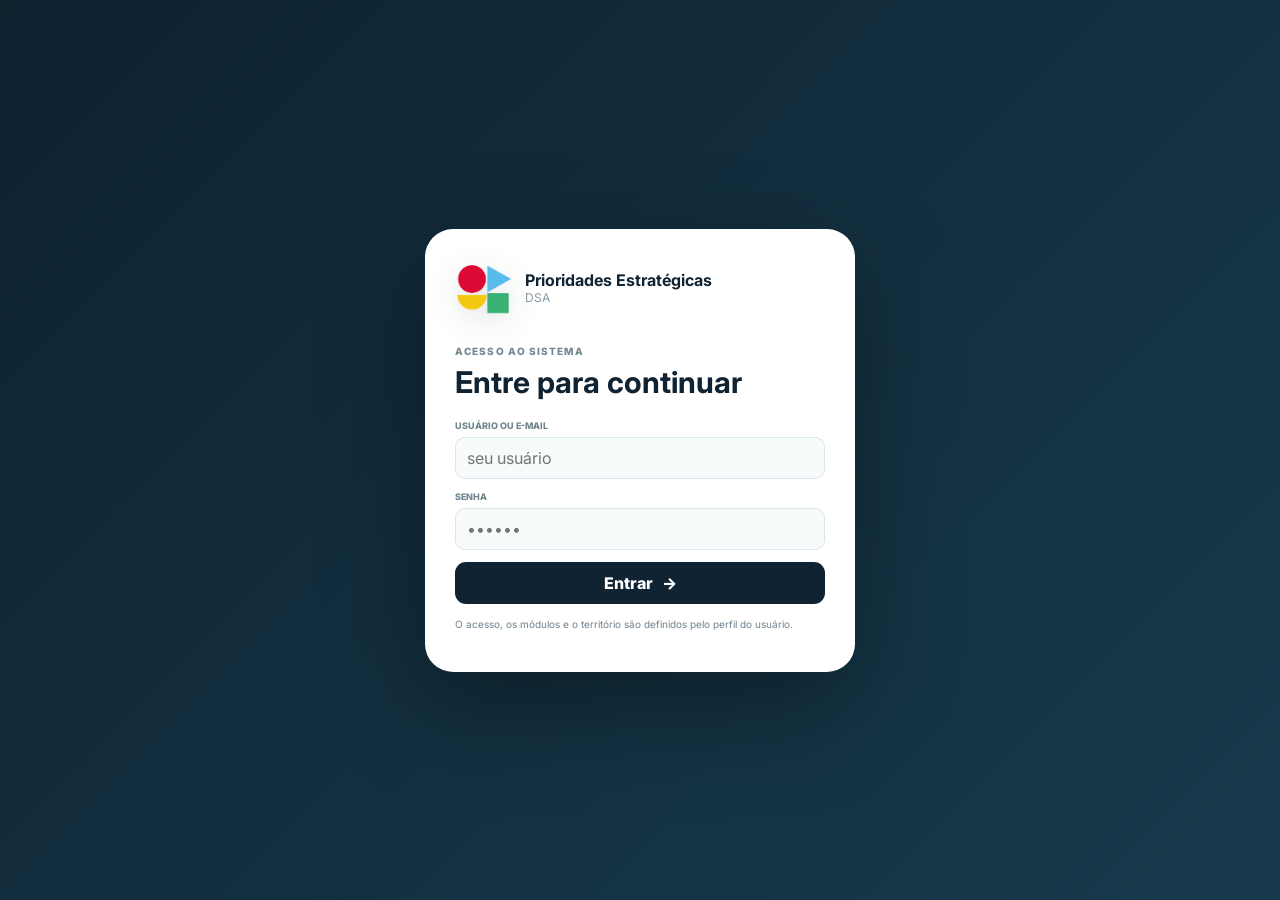
==== index.html @ 177b3e51 "Add files via upload" ====
<!doctype html>
<html lang="pt-BR">
<head>
  <meta charset="utf-8">
  <meta name="viewport" content="width=device-width,initial-scale=1,viewport-fit=cover">
  <meta name="theme-color" content="#102333">
  <meta name="description" content="Sistema Enterprise das Prioridades Estratégicas">
  <meta name="application-name" content="Prioridades Estratégicas | DSA">
  <meta name="mobile-web-app-capable" content="yes">
  <meta name="apple-mobile-web-app-capable" content="yes">
  <meta name="apple-mobile-web-app-status-bar-style" content="default">
  <meta name="apple-mobile-web-app-title" content="Prioridades DSA">
  <meta name="msapplication-TileColor" content="#102333">

  <title>Prioridades Estratégicas | DSA</title>

  <link rel="icon" type="image/png" sizes="192x192" href="./assets/icone_192.png">
  <link rel="apple-touch-icon" sizes="192x192" href="./assets/icone_192.png">
  <link rel="manifest" href="./manifest.webmanifest">
  <link rel="preconnect" href="https://fonts.googleapis.com">
  <link rel="preconnect" href="https://fonts.gstatic.com" crossorigin>
  <link href="https://fonts.googleapis.com/css2?family=Inter:wght@400;500;600;700;800&display=swap" rel="stylesheet">
  <link rel="stylesheet" href="./styles.css?v=1.11.0">

</head>
<body>
  <div id="loadingOverlay" class="loading-overlay-v111 hidden-v111"><div id="loadingText" class="loading-card-v111">Carregando...</div></div>
  <section id="loginScreen" class="login-screen">
    <div class="login-card">
      <div class="login-brand"><img class="brand-logo-image" src="assets/logomarca_geometrica.png" alt="Logomarca geométrica"><div><strong>Prioridades Estratégicas</strong><span>DSA</span></div></div>
      <p class="eyebrow">ACESSO AO SISTEMA</p>
      <h1>Entre para continuar</h1>
      <label><span>Usuário ou e-mail</span><input id="loginEmail" placeholder="seu usuário"></label>
      <label><span>Senha</span><input id="loginCode" type="password" placeholder="••••••"></label>
      <button id="loginButton" class="primary" type="button">Entrar <span aria-hidden="true">→</span></button>
      <small>O acesso, os módulos e o território são definidos pelo perfil do usuário.</small>
      <div id="loginMessage" class="inline-message"></div>
    </div>
  </section>

  <div id="appRoot" class="app hidden">
    <aside class="sidebar" id="sidebar">
      <div class="brand sidebar-brand"><button id="sidebarLogoButton" class="sidebar-logo-button" type="button" title="Recolher ou expandir o menu"><img class="brand-logo-image sidebar-logo" src="assets/logomarca_geometrica.png" alt="Logomarca geométrica"></button><div><strong>Prioridades</strong><span>Estratégicas | DSA</span></div></div>
      <nav>
        <button class="nav-button active" data-view="dashboard">⌂ Dashboard</button>
        <div class="nav-group">
          <button id="prioritiesToggle" class="nav-button nav-toggle" type="button"><img class="nav-priority-combined" src="assets/icone_prioridades.svg" alt=""> Prioridades</button>
          <div id="prioritySubmenu" class="priority-submenu open">
            <button type="button" data-priority="Identidade"><img class="priority-image-icon submenu-icon" src="assets/icone_identidade.png" alt="">Identidade</button>
            <button type="button" data-priority="Liderança"><img class="priority-image-icon submenu-icon" src="assets/icone_lideranca.png" alt="">Liderança</button>
            <button type="button" data-priority="Novas Gerações"><img class="priority-image-icon submenu-icon" src="assets/icone_novasgeracoes.png" alt="">Novas Gerações</button>
            <button type="button" data-priority="Discipulado"><img class="priority-image-icon submenu-icon" src="assets/icone_discipulado.png" alt="">Discipulado</button>
          </div>
        </div>
        <button class="nav-button" data-view="planner">▦ Planner</button>
        <button class="nav-button" data-view="timeline">◷ Linha do tempo</button>
        
        <button class="nav-button" data-view="reports">▤ Relatórios</button>
        <button class="nav-button requirements-access" data-view="requirements">☷ Requisitos</button>
        <button class="nav-button" data-view="myChurch">⌂ Minha Igreja</button>
        <button class="nav-button dev-only" data-view="admin">⚙ Opções do Desenvolvedor</button>
      </nav>
      <div class="profile-card">
        <img id="profilePhoto" class="profile-photo-v101" src="assets/icone_192.png" alt="Foto do usuário">
        <strong id="profileName">Usuário</strong>
        <span id="profileRole">Perfil</span>
        <button id="logoutButton">Sair</button>
      </div>
    </aside>

    <main class="main">
      <header class="topbar">
        <button id="mobileMenu" class="mobile-menu" type="button" aria-label="Abrir ou fechar menu">☰</button>
        <div><p class="eyebrow" id="fieldContext">MISSÃO OESTE DO PARÁ</p><h1 id="viewTitle">Dashboard Executivo</h1></div>
        <div class="top-actions">
          <span id="syncBadge" class="sync-badge"><i></i>Sincronizando</span>
          <button id="presentationButton" class="icon-action" title="Modo apresentação">⛶</button>
          <button id="installButton" class="install-action install-icon-only" type="button" title="Instalar aplicativo" aria-label="Instalar aplicativo"><span aria-hidden="true">⬇</span></button>
          <button id="refreshButton" class="primary" title="Atualização completa com base na planilha"><span id="refreshIcon">↻</span> Atualizar Sistema</button>
        </div>
      </header>

      <section class="filterbar filterbar-v111">
        <label id="poleFilterWrap"><span>Polo</span><select id="poleFilter"></select></label>
        <label id="districtFilterWrap"><span>Distrito</span><select id="districtFilter"></select></label>
        <label id="churchFilterWrap"><span>Igreja</span><select id="churchFilter"></select></label>
        <label class="period-wide"><span>Período</span><select id="periodMode">
          <option value="ano">Ano</option><option value="mes">Mês</option>
          <option value="anos">Intervalo de anos</option><option value="meses">Intervalo de meses</option>
          <option value="personalizado">Personalizado</option>
        </select></label>
        <label id="yearSingleWrap"><span>Ano</span><select id="yearSingle"></select></label>
        <label id="monthSingleWrap" class="hidden-v111"><span>Mês</span><select id="monthSingle"></select></label>
        <label id="yearStartWrap" class="hidden-v111"><span>Ano inicial</span><select id="yearStart"></select></label>
        <label id="monthStartWrap" class="hidden-v111"><span>Mês inicial</span><select id="monthStart"></select></label>
        <label id="yearEndWrap" class="hidden-v111"><span>Ano final</span><select id="yearEnd"></select></label>
        <label id="monthEndWrap" class="hidden-v111"><span>Mês final</span><select id="monthEnd"></select></label>
        <label id="dateStartWrap" class="hidden-v111"><span>Data inicial</span><input id="dateStart" type="date"></label>
        <label id="dateEndWrap" class="hidden-v111"><span>Data final</span><input id="dateEnd" type="date"></label>
        <div class="filter-actions-v111"><button id="applyFiltersButton" class="primary" type="button">Aplicar</button></div>
        <div class="filter-summary"><span>Contexto</span><strong id="contextText">Carregando...</strong></div>
      </section>

      <section id="dashboardView" class="view active">
        <div class="executive-hero">
          <div><p class="eyebrow">VISÃO EXECUTIVA</p><h2>Desempenho das prioridades estratégicas</h2><p><em id="dailyBibleVerse" class="daily-bible-verse">Acompanhamento estratégico do período selecionado.</em></p></div>
          <div class="hero-kpis">
            <div class="radial" id="overallRadial" style="--value:0"><div><strong id="overallPercent">0%</strong><span>resultado geral</span></div></div>
            <div class="hero-stat"><span>Meta</span><strong id="overallGoal">0</strong><span>Realizado</span><strong id="overallReached">0</strong></div>
          </div>
        </div>
        <div id="priorityCards" class="priority-grid"></div>
        <div class="grid-2 dashboard-upper-insights">
          <article class="panel"><div class="panel-head"><div><p class="eyebrow">SEMÁFORO</p><h3>Situação por prioridade</h3></div></div><div id="trafficGrid" class="traffic-grid"></div></article>
          <article class="panel"><div class="panel-head"><div><p class="eyebrow">ALERTAS</p><h3>Pendências prioritárias</h3></div></div><div id="alertsList" class="alerts-list"></div></article>
        </div>
        <div class="grid-2 dashboard-lower-insights">
          <article class="panel"><div class="panel-head"><div><p class="eyebrow">EVOLUÇÃO</p><h3>Evolução mensal</h3></div></div><canvas id="evolutionChart" width="800" height="280"></canvas></article>
          <article class="panel"><div class="panel-head"><div><p class="eyebrow">RANKING</p><h3>Igrejas</h3></div></div><div id="rankingList" class="ranking-list"></div></article>
        </div>
      </section>


      <section id="prioritiesView" class="view priorities-workspace">
        <div class="priority-tabs-v7" id="priorityTabs"></div>
        <div class="priority-overview-v7">
          <article class="priority-summary-v7">
            <img id="priorityWatermarkV8" class="priority-watermark-v81" src="assets/icone_discipulado.png" alt="" aria-hidden="true">
            <img id="priorityShapeV7" class="priority-shape-image-v8" src="assets/icone_discipulado.png" alt="Ícone da prioridade">
            <p class="eyebrow">PRIORIDADE ESTRATÉGICA</p>
            <h2 id="priorityAreaTitle">Discipulado</h2>
            <p id="priorityAreaDescription" class="priority-description-v7"></p>
            <strong id="priorityPercentV7" class="priority-percent-v7">0%</strong>
            <div class="priority-progress-v7"><i id="priorityProgressV7"></i></div>
            <div class="priority-stats-v7"><div><span>Meta</span><strong id="priorityGoalV7">0</strong></div><div><span>Realizado</span><strong id="priorityReachedV7">0</strong></div><div><span>Critérios</span><strong id="priorityCountV7">0</strong></div></div>
          </article>
          <article class="criteria-board-v7">
            <div class="criteria-board-head-v7"><div><p class="eyebrow">CRITÉRIOS DE AVALIAÇÃO</p><h3>Itens do planejamento</h3></div><label><span>Situação</span><select id="criteriaStatusFilter"><option value="Todos">Todos</option><option value="Concluído">Concluído</option><option value="Em andamento">Em andamento</option><option value="Atenção">Atenção</option></select></label></div>
            <div id="criteriaListV51" class="criteria-list-v7"></div>
          </article>
        </div>
        <article class="criterion-detail-v7">
          <div class="criterion-detail-head-v7"><div><p class="eyebrow">DETALHAMENTO DO CRITÉRIO</p><h3 id="criterionTitleV51">Selecione um critério</h3></div><span id="criterionStatusV51" class="status-chip">—</span></div>
          <div class="criterion-detail-grid-v7">
            <div class="criterion-content-v7">
              <div class="instruction-grid-v7"><section><span>Direcionamento do Campo</span><p id="criterionDescriptionV51">—</p></section><section><span>Pergunta para a Igreja Local</span><p id="criterionQuestionV51">—</p></section></div>
              <label class="action-plan-v7"><span>Plano de ação da igreja</span><textarea id="actionPlanV51" placeholder="Descreva aqui como a igreja realizará este requisito..."></textarea></label>
            </div>
            <aside class="criterion-form-v7">
              <div class="result-card-v7"><span>Resultado</span><strong id="livePercentV51">0%</strong><div><i id="liveProgressV51"></i></div></div>
              <div class="form-grid-v7"><label><span>Meta</span><input id="goalInputV51" type="number" min="0"></label><label><span>Alcançado</span><input id="reachedInputV51" type="number" min="0"></label><label><span>Responsável</span><input id="responsibleInputV51"></label><label><span>Data inicial</span><input id="dateInputV51" type="date"></label><label><span>Nº do voto</span><input id="voteInputV51"></label><label><span>Material necessário</span><input id="materialInputV51"></label></div>
              <button id="saveCriterionV51" class="save-button-v7">Salvar</button>
            </aside>
          </div>
        </article>
      </section>

      <section id="plannerView" class="view">
        <div class="view-head"><div><p class="eyebrow">MICROSOFT PLANNER STYLE</p><h2>Checklist do planejamento</h2></div><button id="newTaskButton" class="primary">+ Nova tarefa</button></div>
        <div id="kanbanBoard" class="kanban"></div>
      </section>

      <section id="timelineView" class="view">
        <div class="view-head"><div><p class="eyebrow">CRONOGRAMA</p><h2>Linha do tempo</h2></div></div>
        <div id="timelineList" class="timeline-list"></div>
      </section>

      <section id="reportsView" class="view">
        <div class="view-head"><div><p class="eyebrow">RELATÓRIOS</p><h2>Exportação e compartilhamento</h2></div></div>
        <div class="ai-report-hero">
          <div>
            <p class="eyebrow">INTELIGÊNCIA ARTIFICIAL</p>
            <h3>Relatório Completo da Igreja</h3>
            <p>Analisa dados administrativos, missiológicos, teológicos e relacionais, identifica forças, fragilidades, ameaças e propõe um plano estratégico.</p>
          </div>
          <button id="aiReportButton" class="ai-report-button">✦ Gerar Relatório Completo com IA</button>
        </div>
        <article class="panel report-difficulties-v101">
          <div class="panel-head"><div><p class="eyebrow">DIAGNÓSTICO</p><h3>Principais dificuldades</h3></div></div>
          <div id="reportDifficultyChecks" class="difficulty-checks-v101"></div>
        </article>
        <article class="panel report-history-v101">
          <div class="panel-head"><div><p class="eyebrow">HISTÓRICO</p><h3>Relatórios gerados</h3></div></div>
          <div id="reportHistoryList" class="report-history-list-v101"></div>
        </article>
        <div class="report-actions">
          <button id="pdfButton" class="report-card">📄<strong>Exportar PDF</strong><span>Relatório executivo para impressão</span></button>
          <button id="excelButton" class="report-card">📊<strong>Exportar Excel</strong><span>Baixar dados em CSV compatível</span></button>
          <button id="whatsappButton" class="report-card">📲<strong>Compartilhar no WhatsApp</strong><span>Resumo da igreja selecionada</span></button>
          <button id="emailButton" class="report-card">📧<strong>Enviar relatório por e-mail</strong><span>Envio pelo Apps Script</span></button>
        </div>
      </section>


      <section id="requirementsView" class="view">
        <div class="view-head">
          <div><p class="eyebrow">CONFIGURAÇÃO</p><h2>Requisitos</h2><p class="section-description">Edite títulos, áreas, direcionamentos, perguntas e metas padrão. As alterações serão refletidas nos registros após Atualizar Sistema.</p></div>
          <button id="newRequirementButton" class="primary">+ Novo requisito</button>
        </div>
        <article class="panel requirements-panel">
          <div class="admin-toolbar">
            <input id="requirementSearch" type="search" placeholder="Pesquisar requisito...">
            <span id="requirementsCount">0 requisitos</span>
          </div>
          <div id="requirementsGrid" class="requirements-grid"></div>
        </article>
      </section>

      <section id="myChurchView" class="view">
        <div class="view-head">
          <div><p class="eyebrow">CADASTRO LOCAL</p><h2>Minha Igreja</h2><p class="section-description">Informações básicas e indicadores estruturais da igreja selecionada.</p></div>
          <button id="saveChurchProfileButton" class="primary">Salvar informações</button>
        </div>
        <article class="panel church-profile-panel">
          <div class="church-profile-heading">
            <img src="assets/logomarca_geometrica.png" alt="">
            <div><span>Igreja selecionada</span><strong id="churchProfileName">—</strong></div>
          </div>
          <div class="church-profile-grid">
            <label><span>Quantidade de anciãos</span><input id="churchEldersInput" type="number" min="0"></label>
            <label><span>Quantidade de famílias</span><input id="churchFamiliesInput" type="number" min="0"></label>
            <label><span>Quantidade de UAPGs (Unidades de Ação em Pequenos Grupos)</span><input id="churchUapgsInput" type="number" min="0"></label>
            <label><span>Primeiro Ancião / Diretor do Grupo</span><input id="churchFirstElderInput"></label>
            <label><span>Contato do Primeiro Ancião / Diretor</span><input id="churchFirstElderPhoneInput" inputmode="tel" placeholder="Ex.: 5593999999999"></label>
            <div class="wide church-officers-v101"><span>Oficiais / departamentos com liderança</span><div id="churchOfficersChecks" class="dept-grid-v111"></div></div>
            <label class="wide"><span>Endereço</span><input id="churchAddressInput"></label>
            <label><span>E-mail</span><input id="churchEmailInput" type="email"></label>
            <label class="wide"><span>Informações básicas / observações</span><textarea id="churchNotesInput"></textarea></label>
          </div>
        </article>
      </section>

      <section id="adminView" class="view">
        <div class="view-head">
          <div><p class="eyebrow">ADMINISTRAÇÃO</p><h2>Usuários e permissões</h2></div>
          <button id="newUserButton" class="primary">+ Novo usuário</button>
        </div>

        <article class="panel admin-users-panel">
          <div class="admin-toolbar">
            <input id="userSearch" type="search" placeholder="Pesquisar usuário...">
            <span id="usersCount">0 usuários</span>
          </div>

          <div class="users-table-wrap">
            <table class="users-table">
              <thead>
                <tr>
                  <th>Nome</th>
                  <th>Função</th>
                  <th>Área de Atuação</th>
                  <th>Login</th>
                  <th>Senha</th>
                  <th>Acesso</th>
                  <th>Ações</th>
                </tr>
              </thead>
              <tbody id="usersTableBody"></tbody>
            </table>
          </div>
        </article>
      </section>

      <footer><span>Desenvolvido por Kevin Fernandes · © 2026 · Versão 1.11.0</span><span id="lastUpdate">Última atualização: —</span></footer>
    </main>
  </div>

  <div id="taskModal" class="modal"><div class="modal-card"><button class="close" data-close="taskModal">×</button><h2 id="taskModalTitle">Nova tarefa</h2><input id="taskId" type="hidden"><label><span>Título</span><input id="taskTitle"></label><label><span>Prioridade</span><select id="taskArea"><option>Identidade</option><option>Liderança</option><option>Novas Gerações</option><option>Discipulado</option></select></label><label><span>Responsável</span><input id="taskOwner"></label><label><span>Prazo</span><input id="taskDue" type="date"></label><label><span>Status</span><select id="taskStatus"><option>Não iniciado</option><option>Em andamento</option><option>Concluído</option></select></label><div class="task-modal-actions"><button id="deleteTask" class="danger-action hidden">Excluir</button><button id="saveTask" class="primary">Salvar tarefa</button></div></div></div>

  <div id="membersModal" class="modal"><div class="modal-card"><button class="close" data-close="membersModal">×</button><p class="eyebrow">CADASTRO DA IGREJA</p><h2>Quantidade manual de membros</h2><p class="modal-help" id="membersChurchName">Selecione uma igreja.</p><div class="members-form members-form-v83"><label><span>Membros frequentes</span><input id="membersFrequentInput" type="number" min="0"></label><label><span>Membros não frequentes</span><input id="membersInfrequentInput" type="number" min="0"></label><label><span>Membros a transferir</span><input id="membersTransferInput" type="number" min="0"></label><label><span>Membros a resgatar</span><input id="membersRescueInput" type="number" min="0"></label><div class="members-total-preview"><span>Total informado</span><strong id="membersTotalPreview">0</strong></div></div><button id="saveMembersButton" class="primary">Salvar cadastro</button></div></div>
  <div id="emailModal" class="modal"><div class="modal-card"><button class="close" data-close="emailModal">×</button><h2>Enviar relatório</h2><label><span>E-mail</span><input id="reportEmail" type="email"></label><button id="sendEmail" class="primary">Enviar</button></div></div>

  <div id="userModal" class="modal">
    <div class="modal-card user-modal-card">
      <button class="close" data-close="userModal">×</button>
      <p class="eyebrow">USUÁRIO E PERMISSÃO</p>
      <h2 id="userModalTitle">Novo usuário</h2>

      <input id="editingUserId" type="hidden">

      <div class="user-form-grid">
        <label><span>Nome</span><input id="userNameInput"></label>

        <label>
          <span>Função</span>
          <select id="userRoleInput">
            <option>Desenvolvedor</option>
            <option>Administrador</option>
            <option>Coordenador do Polo</option>
            <option>Pastor Distrital</option>
            <option>Ancião(ã)</option>
            <option>Secretário(a)</option>
          </select>
        </label>

        <label><span>Polo</span><select id="userPoleInput"></select></label><label><span>Distrito</span><select id="userDistrictInput"></select></label><label><span>Igreja</span><select id="userChurchInput"></select></label>
        <label><span>Login</span><input id="userLoginInput"></label>
        <label><span>Senha</span><input id="userPasswordInput" type="password" placeholder="Deixe vazia para manter a atual"></label>
        <label><span>Foto de perfil</span><input id="userPhotoInput" type="file" accept="image/*"></label>
        
        <div class="wide user-modules-v101"><span>Acesso aos módulos</span><div id="userModulesChecks" class="module-checks-v101"></div></div>

        <label>
          <span>Acesso</span>
          <select id="userActiveInput">
            <option value="true">Ativo</option>
            <option value="false">Inativo</option>
          </select>
        </label>
      </div>

      <div class="user-modal-actions">
        <button id="saveUserButton" class="primary">Salvar usuário</button>
      </div>
    </div>
  </div>


  <div id="requirementModal" class="modal">
    <div class="modal-card requirement-modal-card">
      <button class="close" data-close="requirementModal">×</button>
      <p class="eyebrow">CONFIGURAÇÃO DO REQUISITO</p>
      <h2 id="requirementModalTitle">Editar requisito</h2>
      <input id="requirementOriginalCode" type="hidden">
      <div class="requirement-form-grid">
        <label><span>Código</span><input id="requirementCodeInput"></label>
        <label><span>Área</span><select id="requirementAreaInput"><option>Identidade</option><option>Liderança</option><option>Novas Gerações</option><option>Discipulado</option></select></label>
        <label class="wide"><span>Título</span><input id="requirementTitleInput"></label>
        <label class="wide"><span>Direcionamento do Campo</span><textarea id="requirementDescriptionInput"></textarea></label>
        <label class="wide"><span>Pergunta para a Igreja Local</span><textarea id="requirementQuestionInput"></textarea></label>
        <label><span>Meta padrão</span><input id="requirementGoalInput" type="number" min="0"></label>
        <label><span>Acesso</span><select id="requirementActiveInput"><option value="true">Ativo</option><option value="false">Inativo</option></select></label>
      </div>
      <div class="user-modal-actions"><button id="saveRequirementButton" class="primary">Salvar requisito</button></div>
    </div>
  </div>


  <div id="aiReportModal" class="modal">
    <div class="modal-card ai-report-modal-card">
      <button class="close" data-close="aiReportModal">×</button>
      <div class="ai-modal-heading">
        <div>
          <p class="eyebrow">ANÁLISE ESTRATÉGICA COM IA</p>
          <h2 id="aiReportTitle">Relatório Completo</h2>
          <span id="aiReportContext">—</span>
        </div>
        <div class="ai-modal-actions">
          <button id="printAiReportButton" class="secondary-button">Imprimir / PDF</button>
          <button id="shareAiReportButton" class="secondary-button">Compartilhar</button>
        </div>
      </div>
      <div id="aiReportLoading" class="ai-loading hidden">
        <div class="ai-spinner"></div>
        <strong>Analisando os dados da igreja...</strong>
        <span>Esta etapa pode levar alguns segundos.</span>
      </div>
      <article id="aiReportContent" class="ai-report-content"></article>
      <div class="ai-disclaimer">
        A análise é um instrumento de apoio ao planejamento. Decisões pastorais, administrativas e espirituais devem considerar oração, diálogo com a liderança e o contexto local.
      </div>
    </div>
  </div>


  <div id="installHelpModal" class="modal">
    <div class="modal-card install-help-card">
      <button class="close" data-close="installHelpModal" type="button" aria-label="Fechar">×</button>
      <p class="eyebrow">INSTALAÇÃO DO APLICATIVO</p>
      <h2 id="installHelpTitle">Instalar Prioridades Estratégicas</h2>
      <div id="installHelpContent" class="install-help-content"></div>
      <div class="install-help-actions">
        <button id="closeInstallHelpButton" class="primary" type="button">Entendi</button>
      </div>
    </div>
  </div>

  <div id="passwordConfirmModal" class="modal">
    <div class="modal-card">
      <button class="close" data-close="passwordConfirmModal">×</button>
      <p class="eyebrow">CONFIRMAÇÃO DE SEGURANÇA</p>
      <h2>Confirme sua senha</h2>
      <p class="modal-help">Esta ação exige a senha do usuário atualmente conectado.</p>
      <label><span>Senha</span><input id="activePasswordInput" type="password"></label>
      <div class="user-modal-actions"><button id="confirmPasswordButton" class="primary">Confirmar</button></div>
    </div>
  </div>

  <div id="reportEditModal" class="modal">
    <div class="modal-card ai-report-modal-card">
      <button class="close" data-close="reportEditModal">×</button>
      <p class="eyebrow">EDITAR RELATÓRIO</p>
      <h2>Relatório estratégico</h2>
      <input id="editingReportId" type="hidden">
      <label><span>Conteúdo completo</span><textarea id="editingReportText" class="report-edit-text-v101"></textarea></label>
      <div class="user-modal-actions"><button id="saveEditedReportButton" class="primary">Salvar alterações</button></div>
    </div>
  </div>


  <div id="goalModal" class="modal">
    <div class="modal-card">
      <button class="close" data-close="goalModal">×</button>
      <p class="eyebrow">META</p>
      <h2 id="goalModalTitle">Editar meta</h2>
      <input id="goalRequirementId" type="hidden">
      <label><span>Ano</span><select id="goalYearInput"></select></label>
      <label><span>Meta</span><input id="goalValueInput" type="number" min="0" step="0.1"></label>
      <div class="task-modal-actions"><button id="resetGoalButton" class="danger-action hidden">Restaurar meta padrão</button><button id="saveGoalButton" class="primary">Salvar meta</button></div>
    </div>
  </div>

  <div id="toast" class="toast"></div>

  <script src="./config.js"></script>
  <script src="./app.js?v=1.11.0"></script>


</body>
</html>
---- styles.css ----
:root{--bg:#eef4f6;--surface:#fff;--ink:#102333;--muted:#6f818b;--border:#dbe6ea;--red:#ff0046;--blue:#00bddd;--yellow:#ffb800;--green:#00c97b;--shadow:0 16px 36px rgba(25,60,72,.10)}
*{box-sizing:border-box}html,body{margin:0;min-height:100%;font-family:Inter,system-ui,sans-serif;background:var(--bg);color:var(--ink)}button,input,select{font:inherit}.hidden{display:none!important}.eyebrow{margin:0;color:#728791;font-size:10px;font-weight:800;letter-spacing:.11em}.primary{border:0;background:#102333;color:#fff;border-radius:11px;height:42px;padding:0 16px;font-weight:800}.login-screen{min-height:100vh;display:grid;place-items:center;background:linear-gradient(135deg,#0e2230,#173b4d)}.login-card{width:min(430px,calc(100vw - 28px));background:#fff;border-radius:22px;padding:30px;box-shadow:0 30px 80px rgba(0,0,0,.3)}.login-brand,.brand{display:flex;align-items:center;gap:12px}.login-brand{margin-bottom:28px}.login-brand strong,.login-brand span,.brand strong,.brand span{display:block}.login-brand span,.brand span{color:#899da8;font-size:12px}.brand-symbol{width:48px;height:48px;position:relative}.brand-symbol i{position:absolute;width:21px;height:21px}.b-red{left:0;top:0;background:var(--red);border-radius:50%}.b-blue{right:0;top:0;background:var(--blue);clip-path:polygon(0 0,100% 50%,0 100%)}.b-yellow{left:0;bottom:0;background:var(--yellow);border-radius:0 0 21px 21px}.b-green{right:0;bottom:0;background:var(--green)}.login-card h1{font-size:30px;margin:7px 0 20px}.login-card label,.evidence-form label,.modal-card label{display:flex;flex-direction:column;gap:6px;margin-bottom:12px}.login-card label span,.evidence-form label span,.modal-card label span{font-size:9px;text-transform:uppercase;font-weight:800;color:#71858f}.login-card input,.evidence-form input,.evidence-form select,.modal-card input,.modal-card select{height:42px;border:1px solid var(--border);border-radius:10px;background:#f8fbfc;padding:0 11px}.login-card .primary{width:100%;margin-top:7px}.login-card small{display:block;color:var(--muted);font-size:10px;margin-top:14px}.inline-message{margin-top:12px;font-size:11px;color:#b10e32}
.app{min-height:100vh;display:grid;grid-template-columns:250px 1fr}.sidebar{position:sticky;top:0;height:100vh;background:#0d1f2c;color:#fff;padding:26px 18px;display:flex;flex-direction:column}.brand{padding:0 7px 32px}.sidebar nav{display:grid;gap:7px}.nav-button{border:0;background:transparent;color:#acbdc8;border-radius:11px;padding:13px;text-align:left;font-weight:600}.nav-button:hover,.nav-button.active{background:rgba(255,255,255,.09);color:#fff}.profile-card{margin-top:auto;border:1px solid rgba(255,255,255,.09);background:rgba(255,255,255,.05);border-radius:14px;padding:14px}.profile-card strong,.profile-card span{display:block}.profile-card span{font-size:10px;color:#9eb0bc;margin-top:4px}.profile-card button{margin-top:12px;border:0;background:transparent;color:#fff;padding:0;font-size:10px}.main{min-width:0;padding:0 26px 14px}.topbar{height:104px;display:flex;align-items:center;justify-content:space-between;gap:18px}.topbar h1{font-size:29px;margin:6px 0 0}.top-actions{display:flex;align-items:center;gap:8px}.sync-badge{display:flex;align-items:center;gap:7px;background:#fff;border:1px solid var(--border);border-radius:999px;padding:8px 11px;font-size:10px;color:var(--muted)}.sync-badge i{width:8px;height:8px;border-radius:50%;background:var(--green)}.icon-action{width:40px;height:40px;border:1px solid var(--border);background:#fff;border-radius:10px}.mobile-menu{display:none}.filterbar{display:grid;grid-template-columns:220px 100px 180px 1fr;gap:11px;align-items:end;background:#fff;border:1px solid var(--border);border-radius:16px;padding:12px 14px;box-shadow:var(--shadow);margin-bottom:16px}.filterbar label{display:flex;flex-direction:column;gap:5px}.filterbar label span{font-size:9px;font-weight:800;color:#71858f;text-transform:uppercase}.filterbar select{height:38px;border:1px solid var(--border);border-radius:9px;background:#f8fbfc;padding:0 10px}.filter-summary{justify-self:end;text-align:right}.filter-summary span{display:block;font-size:9px;color:#83959e;text-transform:uppercase}.filter-summary strong{font-size:11px}.view{display:none}.view.active{display:block}.executive-hero{background:linear-gradient(135deg,#102333,#1a455a);color:#fff;border-radius:21px;padding:26px 31px;display:flex;justify-content:space-between;align-items:center;box-shadow:var(--shadow)}.executive-hero h2{font-size:31px;margin:8px 0}.executive-hero>div>p:last-child{color:#acc0cb;margin:0}.hero-kpis{display:flex;align-items:center;gap:20px}.radial{width:120px;height:120px;border-radius:50%;display:grid;place-items:center;background:conic-gradient(var(--green) calc(var(--value)*1%),rgba(255,255,255,.13) 0);position:relative}.radial:after{content:"";position:absolute;inset:10px;background:#15384b;border-radius:50%}.radial div{position:relative;z-index:1;text-align:center}.radial strong{display:block;font-size:28px}.radial span{font-size:9px;color:#abc0cb}.hero-stat{display:grid;grid-template-columns:1fr auto;gap:6px 12px}.hero-stat span{font-size:9px;color:#9fb3bf}.hero-stat strong{font-size:17px}.priority-grid{display:grid;grid-template-columns:repeat(4,1fr);gap:15px;margin:16px 0}.priority-card{background:#fff;border:1px solid var(--border);border-radius:17px;padding:18px;box-shadow:var(--shadow);position:relative;overflow:hidden}.priority-card:after{content:"";position:absolute;right:0;top:0;bottom:0;width:7px;background:var(--accent)}.priority-card h3{font-size:16px;margin:14px 0 4px}.priority-card strong{font-size:29px;color:var(--accent)}.priority-card p{font-size:10px;color:var(--muted)}.progress{height:7px;border-radius:999px;background:#e6edef;overflow:hidden}.progress i{display:block;height:100%;background:var(--accent)}.grid-2{display:grid;grid-template-columns:1.15fr 1fr;gap:15px;margin-bottom:15px}.panel{background:#fff;border:1px solid var(--border);border-radius:17px;padding:18px;box-shadow:var(--shadow)}.panel-head{display:flex;justify-content:space-between;align-items:center;margin-bottom:14px}.panel-head h3{font-size:18px;margin:5px 0 0}.ranking-list,.alerts-list{display:grid;gap:7px;max-height:260px;overflow:auto}.ranking-item,.alert-item{display:grid;grid-template-columns:28px 1fr auto;gap:9px;align-items:center;border-bottom:1px solid #edf2f4;padding:8px}.ranking-item b:first-child{width:27px;height:27px;border-radius:8px;background:#eef3f5;display:grid;place-items:center;font-size:10px}.ranking-item strong,.alert-item strong{font-size:15px}.ranking-item span,.alert-item span{display:block;font-size:11px;color:var(--muted)}canvas{width:100%;height:260px}.traffic-grid{display:grid;grid-template-columns:repeat(2,1fr);gap:10px}.traffic-card{border:1px solid var(--border);border-radius:12px;padding:12px}.traffic-card i{width:13px;height:13px;border-radius:50%;display:inline-block;margin-right:7px}.traffic-card strong{font-size:15px}.traffic-card span{display:block;font-size:12px;color:var(--muted);margin-top:6px}.view-head{display:flex;justify-content:space-between;align-items:center;margin-bottom:15px}.view-head h2{font-size:27px;margin:6px 0 0}.kanban{display:grid;grid-template-columns:repeat(3,1fr);gap:14px}.kanban-column{background:#e7eef1;border-radius:15px;padding:13px;min-height:520px}.kanban-column h3{font-size:13px;margin:0 0 12px}.task-card{background:#fff;border-radius:12px;padding:12px;margin-bottom:9px;box-shadow:0 8px 20px rgba(20,53,65,.09)}.task-card strong{font-size:11px}.task-card span{display:block;font-size:9px;color:var(--muted);margin-top:6px}.timeline-list{position:relative;padding-left:25px}.timeline-list:before{content:"";position:absolute;left:9px;top:0;bottom:0;width:2px;background:#cedce1}.timeline-item{position:relative;background:#fff;border:1px solid var(--border);border-radius:13px;padding:13px;margin-bottom:10px}.timeline-item:before{content:"";position:absolute;left:-21px;top:18px;width:10px;height:10px;border-radius:50%;background:var(--blue);border:3px solid var(--bg)}.timeline-item strong{font-size:12px}.timeline-item span{display:block;color:var(--muted);font-size:9px;margin-top:5px}.evidence-form{display:grid;grid-template-columns:1.2fr 1.5fr 1.2fr auto;gap:10px;align-items:end}.evidence-form label{margin:0}.evidence-gallery{display:grid;grid-template-columns:repeat(4,1fr);gap:13px;margin-top:15px}.evidence-card{background:#fff;border:1px solid var(--border);border-radius:13px;overflow:hidden}.evidence-card img{width:100%;height:145px;object-fit:cover}.evidence-card div{padding:10px}.evidence-card strong{font-size:10px}.evidence-card span{display:block;font-size:9px;color:var(--muted);margin-top:4px}.report-actions{display:grid;grid-template-columns:repeat(4,1fr);gap:14px}.report-card{border:1px solid var(--border);background:#fff;border-radius:16px;padding:20px;text-align:left;font-size:25px;box-shadow:var(--shadow)}.report-card strong,.report-card span{display:block}.report-card strong{font-size:13px;margin-top:16px}.report-card span{font-size:10px;color:var(--muted);margin-top:6px}.modal{position:fixed;inset:0;background:rgba(7,23,33,.55);display:none;place-items:center;z-index:80}.modal.open{display:grid}.modal-card{width:min(520px,calc(100vw - 28px));background:#fff;border-radius:20px;padding:25px;position:relative}.modal-card h2{margin-top:0}.modal-card .close{position:absolute;right:12px;top:8px;border:0;background:transparent;font-size:28px}.toast{position:fixed;right:18px;bottom:18px;background:#102333;color:#fff;padding:12px 15px;border-radius:10px;font-size:10px;opacity:0;transform:translateY(10px);transition:.2s;z-index:100}.toast.show{opacity:1;transform:none}footer{display:flex;justify-content:space-between;padding:18px 4px 0;font-size:9px;color:#7b8e97}
@media(max-width:1150px){.app{grid-template-columns:210px 1fr}.priority-grid{grid-template-columns:repeat(2,1fr)}.grid-2{grid-template-columns:1fr}.report-actions{grid-template-columns:repeat(2,1fr)}.evidence-gallery{grid-template-columns:repeat(2,1fr)}}
@media(max-width:760px){.app{display:block}.sidebar{position:fixed;left:-260px;width:245px;z-index:60;transition:.25s}.sidebar.open{left:0}.main{padding:0 13px 12px}.mobile-menu{display:block;border:0;background:#fff;border-radius:9px;padding:9px}.topbar{height:82px}.topbar .eyebrow{display:none}.topbar h1{font-size:21px}.sync-badge,.icon-action{display:none}.filterbar{grid-template-columns:1fr 1fr}.filter-summary{display:none}.executive-hero{flex-direction:column;align-items:flex-start}.priority-grid{grid-template-columns:1fr 1fr}.kanban{grid-template-columns:1fr}.evidence-form{grid-template-columns:1fr}.report-actions{grid-template-columns:1fr}.evidence-gallery{grid-template-columns:1fr}.traffic-grid{grid-template-columns:1fr}}
@media(max-width:480px){.priority-grid{grid-template-columns:1fr}.filterbar{grid-template-columns:1fr}.hero-kpis{flex-direction:column;align-items:flex-start}}

.priority-tabs{display:flex;gap:8px;flex-wrap:wrap}
.priority-tab{border:1px solid var(--border);background:#fff;border-radius:999px;padding:9px 13px;font-size:10px;font-weight:800}
.priority-tab.active{background:var(--current);color:#fff;border-color:var(--current)}
.priority-detail-grid{display:grid;grid-template-columns:390px 1fr;gap:15px}
.criteria-panel-v51,.planning-panel-v51{min-height:610px}
.criteria-list-v51{display:grid;gap:8px;max-height:520px;overflow:auto}
.criterion-v51{border:1px solid var(--border);border-radius:12px;background:#f9fbfc;padding:11px;display:grid;grid-template-columns:28px 1fr auto;gap:9px;align-items:center;text-align:left}
.criterion-v51:hover,.criterion-v51.active{border-color:var(--current);box-shadow:0 0 0 3px color-mix(in srgb,var(--current) 10%,transparent)}
.criterion-v51 b{width:26px;height:26px;border-radius:8px;background:color-mix(in srgb,var(--current) 13%,white);color:var(--current);display:grid;place-items:center;font-size:9px}
.criterion-v51 strong{display:block;font-size:13px}.criterion-v51 small{display:block;color:var(--muted);font-size:11px;margin-top:3px}.criterion-v51 em{font-style:normal;font-weight:800;color:var(--current);font-size:12px}
.planning-header-v51{display:flex;justify-content:space-between;align-items:flex-start;margin-bottom:15px}
.planning-header-v51 h3{margin:5px 0 0;font-size:20px}
.save-button-v51{border:0;border-radius:11px;background:var(--current);color:#fff;height:43px;padding:0 18px;font-weight:800}
.save-button-v51:disabled{opacity:.55}
@media(max-width:1050px){.priority-detail-grid{grid-template-columns:1fr}.criteria-panel-v51,.planning-panel-v51{min-height:auto}.criteria-list-v51{grid-template-columns:repeat(2,1fr);max-height:360px}}
@media(max-width:700px){.criteria-list-v51{grid-template-columns:1fr}.priority-tabs{display:grid;grid-template-columns:1fr 1fr}}

.admin-users-panel{padding:0;overflow:hidden}
.admin-toolbar{display:flex;align-items:center;justify-content:space-between;gap:14px;padding:16px 18px;border-bottom:1px solid var(--border)}
.admin-toolbar input{width:min(360px,100%);height:40px;border:1px solid var(--border);border-radius:10px;background:#f8fbfc;padding:0 12px}
.admin-toolbar span{font-size:10px;color:var(--muted);font-weight:700}
.users-table-wrap{overflow:auto}
.users-table{width:100%;border-collapse:collapse;min-width:1040px}
.users-table th,.users-table td{padding:12px 11px;border-bottom:1px solid #edf2f4;text-align:left;font-size:10px;vertical-align:middle}
.users-table th{font-size:9px;text-transform:uppercase;letter-spacing:.08em;color:#6f838d;background:#f8fbfc}
.users-table input,.users-table select{height:34px;border:1px solid var(--border);border-radius:8px;background:#fff;padding:0 8px;width:100%}
.access-pill{display:inline-flex;align-items:center;gap:6px;border-radius:999px;padding:6px 9px;font-size:9px;font-weight:800}
.access-pill.active{background:#e8f9f1;color:#087348}
.access-pill.inactive{background:#fff0f2;color:#b10e32}
.access-pill i{width:7px;height:7px;border-radius:50%;background:currentColor}
.user-action{border:0;border-radius:8px;height:32px;padding:0 10px;font-size:9px;font-weight:800}
.user-action.edit{background:#eaf2ff;color:#214f8c}
.user-action.toggle{background:#f2f6f7;color:#4f6671}
.user-action.delete{background:#fff0f2;color:#b10e32}
.user-actions{display:flex;gap:6px;white-space:nowrap}
.user-modal-card{width:min(760px,calc(100vw - 28px))}
.user-form-grid{display:grid;grid-template-columns:repeat(2,1fr);gap:12px}
.user-modal-actions{display:flex;justify-content:flex-end;margin-top:14px}
@media(max-width:700px){
  .user-form-grid{grid-template-columns:1fr}
  .admin-toolbar{align-items:stretch;flex-direction:column}
}

/* ===== V6 Professional UI ===== */
:root{--shadow-pro:0 18px 48px rgba(20,55,68,.13);--shadow-pro-hover:0 26px 65px rgba(16,48,61,.22)}
.login-card{border-radius:28px!important;box-shadow:0 36px 100px rgba(0,0,0,.34)!important;animation:loginRise .45s ease}
.login-card input{transition:.2s}.login-card input:focus{border-color:#00bddd!important;box-shadow:0 0 0 4px rgba(0,189,221,.11)}
.login-card .primary{display:flex;align-items:center;justify-content:center;gap:9px;transition:.2s}.login-card .primary:hover{transform:translateY(-2px);box-shadow:0 15px 30px rgba(16,35,51,.27)}
@keyframes loginRise{from{opacity:0;transform:translateY(18px) scale(.98)}to{opacity:1;transform:none}}
.nav-group{display:grid;gap:4px}.nav-toggle b{margin-left:auto;font-size:15px;transition:.25s}.priority-submenu{display:grid;gap:4px;padding:2px 0 7px 22px;max-height:240px;overflow:hidden;transition:max-height .28s ease,padding .28s ease}.priority-submenu:not(.open){max-height:0;padding-top:0;padding-bottom:0}.priority-submenu button{border:0;background:transparent;color:#9db0bc;border-radius:10px;padding:9px 10px;text-align:left;font-size:10px;display:flex;align-items:center;gap:8px;transition:.2s}.priority-submenu button:hover,.priority-submenu button.active{color:#fff;background:rgba(255,255,255,.08);transform:translateX(4px)}
.sub-dot{width:11px;height:11px;display:inline-block}.sub-dot.identity{border-radius:50%;background:#ff0046}.sub-dot.leadership{background:#00bddd;clip-path:polygon(50% 0,100% 100%,0 100%)}.sub-dot.generations{background:#ffb800;border-radius:11px 0 0 11px}.sub-dot.discipleship{background:#00c97b}
.install-action{height:40px;border:1px solid var(--border);background:#fff;border-radius:11px;padding:0 13px;display:flex;align-items:center;gap:7px;font-size:10px;font-weight:800;transition:.2s}.install-action span{font-size:16px}.install-action:hover{transform:translateY(-2px);box-shadow:var(--shadow-pro)}
.panel,.priority-card,.report-card,.task-card,.timeline-item,.evidence-card{transition:transform .25s ease,box-shadow .25s ease,border-color .25s ease}
.panel{border-radius:20px!important;box-shadow:var(--shadow-pro)!important}.panel:hover{box-shadow:var(--shadow-pro-hover)!important}
.priority-card{border-radius:21px!important;box-shadow:var(--shadow-pro)!important;cursor:pointer}.priority-card:hover{transform:translateY(-7px) scale(1.01);box-shadow:var(--shadow-pro-hover)!important}.priority-card:active{transform:translateY(-2px) scale(.995)}
.priority-tab{border-radius:15px!important;box-shadow:0 10px 24px rgba(21,55,68,.09);transition:.22s}.priority-tab:hover{transform:translateY(-3px);box-shadow:var(--shadow-pro)}
.criterion-v51{border-radius:14px!important;transition:.2s}.criterion-v51:hover,.criterion-v51.active{transform:translateX(4px);box-shadow:0 0 0 4px color-mix(in srgb,var(--current) 10%,transparent)!important}
.planning-panel-v51{border-radius:22px!important}.instruction-grid>div,.full-field textarea,.form-grid input{border-radius:13px!important}.save-button-v51{border-radius:12px!important;box-shadow:0 10px 24px color-mix(in srgb,var(--current) 25%,transparent);transition:.2s}.save-button-v51:hover{transform:translateY(-2px)}
.report-card:hover,.task-card:hover,.timeline-item:hover,.evidence-card:hover{transform:translateY(-5px);box-shadow:var(--shadow-pro-hover)!important}
.view.active{animation:v6Fade .28s ease}@keyframes v6Fade{from{opacity:0;transform:translateY(8px)}to{opacity:1;transform:none}}
@media(max-width:760px){.install-action{display:none!important}}

/* ===== V7 — Workspace de prioridades ===== */
.priorities-workspace{background:rgba(255,255,255,.48);border:1px solid rgba(255,255,255,.85);border-radius:28px;padding:20px;box-shadow:0 24px 70px rgba(22,59,72,.13);backdrop-filter:blur(12px)}
.priority-tabs-v7{display:grid;grid-template-columns:repeat(4,1fr);gap:14px;margin-bottom:16px}.priority-tab-v7{--tab:#ff0046;position:relative;height:66px;border:0;border-radius:17px;background:#fff;box-shadow:0 11px 28px rgba(22,54,66,.11);padding:0 22px;display:flex;align-items:center;justify-content:space-between;text-align:left;color:#52616b;overflow:hidden;transition:.24s}.priority-tab-v7:after{content:"";position:absolute;right:0;top:0;border-top:33px solid transparent;border-bottom:33px solid transparent;border-left:18px solid var(--tab)}.priority-tab-v7:hover{transform:translateY(-5px);box-shadow:0 20px 42px rgba(22,54,66,.19)}.priority-tab-v7.active{background:var(--tab);color:#fff}.priority-tab-v7.active:after{border-left-color:rgba(255,255,255,.95)}.priority-tab-copy-v7{display:flex;align-items:center;gap:12px;font-weight:800;font-size:14px}.priority-tab-v7 small{font-size:10px;opacity:.8;margin-right:10px}.geo-v7{display:block;width:20px;height:20px;background:var(--tab);flex:0 0 auto}.geo-v7.circle{border-radius:50%}.geo-v7.triangle{clip-path:polygon(50% 0,100% 100%,0 100%)}.geo-v7.half{border-radius:20px 0 0 20px}.geo-v7.square{border-radius:0}.priority-tab-v7.active .geo-v7{background:#fff}
.priority-overview-v7{display:grid;grid-template-columns:320px 1fr;gap:16px;margin-bottom:16px}.priority-summary-v7,.criteria-board-v7,.criterion-detail-v7{background:#fff;border:1px solid rgba(223,233,237,.9);border-radius:20px;box-shadow:0 14px 35px rgba(25,61,74,.11)}.priority-summary-v7{padding:20px;position:relative;overflow:hidden;min-height:280px}.priority-summary-v7:after{content:"";position:absolute;width:190px;height:190px;border-radius:50%;background:color-mix(in srgb,var(--current) 11%,transparent);right:-74px;bottom:-85px}.priority-shape-v7{width:36px;height:36px;background:var(--current);margin-bottom:14px;position:relative;z-index:1}.priority-shape-v7.circle{border-radius:50%}.priority-shape-v7.triangle{clip-path:polygon(50% 0,100% 100%,0 100%)}.priority-shape-v7.half{border-radius:36px 0 0 36px}.priority-summary-v7 h2{font-size:28px;margin:8px 0}.priority-description-v7{font-size:11px;line-height:1.5;color:#687b86;min-height:48px}.priority-percent-v7{display:block;font-size:38px;color:var(--current);letter-spacing:-.05em;margin-top:12px}.priority-progress-v7{height:8px;border-radius:99px;background:#e6edef;overflow:hidden}.priority-progress-v7 i{display:block;height:100%;background:var(--current);transition:.5s}.priority-stats-v7{display:grid;grid-template-columns:repeat(3,1fr);gap:8px;margin-top:12px;position:relative;z-index:1}.priority-stats-v7 div{background:#f3f7f8;border-radius:11px;padding:9px}.priority-stats-v7 span{display:block;font-size:8px;text-transform:uppercase;color:#71858f;font-weight:800}.priority-stats-v7 strong{display:block;font-size:18px;margin-top:4px}
.criteria-board-v7{padding:20px}.criteria-board-head-v7{display:flex;align-items:flex-end;justify-content:space-between;margin-bottom:13px}.criteria-board-head-v7 h3{font-size:20px;margin:5px 0 0}.criteria-board-head-v7 label{display:flex;flex-direction:column;gap:5px}.criteria-board-head-v7 label span{font-size:8px;text-transform:uppercase;color:#71858f;font-weight:800}.criteria-board-head-v7 select{height:36px;min-width:145px;border:1px solid #dbe6ea;border-radius:9px;background:#f8fbfc;padding:0 10px}.criteria-list-v7{display:grid;grid-template-columns:repeat(2,1fr);gap:9px;max-height:220px;overflow:auto;padding-right:2px}.criterion-v51{border-radius:12px!important;padding:10px 12px!important;background:#f9fbfc!important}.criterion-v51:hover,.criterion-v51.active{transform:translateY(-2px)!important;box-shadow:0 0 0 2px var(--current),0 10px 22px rgba(26,59,71,.10)!important}
.criterion-detail-v7{padding:18px}.criterion-detail-head-v7{display:flex;align-items:flex-start;justify-content:space-between;margin-bottom:12px}.criterion-detail-head-v7 h3{font-size:20px;margin:5px 0 0}.criterion-detail-grid-v7{display:grid;grid-template-columns:minmax(0,1fr) 330px;gap:15px}.criterion-content-v7{display:flex;flex-direction:column;gap:10px}.instruction-grid-v7{display:grid;grid-template-columns:1fr 1fr;gap:10px}.instruction-grid-v7 section,.action-plan-v7{background:#f7fafb;border:1px solid #dce7eb;border-radius:12px;padding:12px}.instruction-grid-v7 section{min-height:112px}.instruction-grid-v7 span,.action-plan-v7 span,.form-grid-v7 label span{display:block;font-size:8px;text-transform:uppercase;color:#71858f;font-weight:800;letter-spacing:.05em}.instruction-grid-v7 p{font-size:10px;line-height:1.5;color:#536a75;margin:8px 0 0}.action-plan-v7{display:flex;flex-direction:column;min-height:124px}.action-plan-v7 textarea{flex:1;min-height:82px;border:0;background:transparent;resize:none;outline:none;padding:9px 0 0;font-size:11px;color:#263943}.criterion-form-v7{display:flex;flex-direction:column;gap:9px}.result-card-v7{background:#102c3d;color:#fff;border-radius:12px;padding:12px;display:grid;grid-template-columns:1fr auto;align-items:center}.result-card-v7 span{font-size:9px;text-transform:uppercase;color:#a9bec9;font-weight:800}.result-card-v7 strong{font-size:28px}.result-card-v7 div{grid-column:1/-1;height:6px;background:rgba(255,255,255,.14);border-radius:99px;overflow:hidden;margin-top:7px}.result-card-v7 i{display:block;height:100%;background:var(--current)}.form-grid-v7{display:grid;grid-template-columns:1fr 1fr;gap:8px}.form-grid-v7 label{display:flex;flex-direction:column;gap:5px}.form-grid-v7 input{width:100%;height:38px;border:1px solid #dbe6ea;border-radius:9px;background:#f8fbfc;padding:0 10px;outline:none;transition:.2s}.form-grid-v7 input:focus{border-color:var(--current);box-shadow:0 0 0 3px color-mix(in srgb,var(--current) 11%,transparent)}.save-button-v7{height:42px;border:0;border-radius:10px;background:var(--current);color:#fff;font-weight:800;box-shadow:0 10px 22px color-mix(in srgb,var(--current) 25%,transparent);transition:.2s}.save-button-v7:hover{transform:translateY(-2px)}.save-button-v7:disabled{opacity:.55}
@media(max-width:1100px){.priority-overview-v7{grid-template-columns:1fr}.criterion-detail-grid-v7{grid-template-columns:1fr}.criteria-list-v7{max-height:320px}}@media(max-width:760px){.priorities-workspace{padding:12px;border-radius:18px}.priority-tabs-v7{grid-template-columns:1fr 1fr}.priority-tab-v7{height:58px;padding:0 14px}.criteria-list-v7,.instruction-grid-v7,.form-grid-v7{grid-template-columns:1fr}.priority-description-v7{min-height:0}}@media(max-width:460px){.priority-tabs-v7{grid-template-columns:1fr}}

/* V8 — identidade visual oficial por imagens */
.brand-logo-image{width:50px;height:50px;object-fit:contain;display:block;flex:0 0 auto;filter:drop-shadow(0 8px 15px rgba(16,35,51,.12))}
.sidebar-logo{width:46px;height:46px;border-radius:10px;background:#fff;padding:4px}
.priority-image-icon{display:block;object-fit:contain;flex:0 0 auto}
.submenu-icon{width:16px;height:16px;border-radius:2px}
.priority-shape-image-v8{width:38px;height:38px;object-fit:contain;display:block;margin-bottom:14px;position:relative;z-index:1;filter:drop-shadow(0 7px 12px color-mix(in srgb,var(--current) 28%,transparent))}
.priority-card-icon-v8{width:34px;height:34px;object-fit:contain;filter:drop-shadow(0 8px 12px color-mix(in srgb,var(--accent) 25%,transparent))}
.priority-tab-icon-v8{width:20px;height:20px;object-fit:contain;margin-right:9px;vertical-align:middle}
.priority-tab-v7{display:flex!important;align-items:center;justify-content:space-between}
.priority-tab-v7 .tab-title-v8{display:flex;align-items:center;gap:7px}
.login-brand .brand-logo-image{width:58px;height:58px}
.brand-symbol{display:none!important}
@media(max-width:760px){.sidebar-logo{width:42px;height:42px}.login-brand .brand-logo-image{width:52px;height:52px}}

/* V8.1 - membros, semáforo, planner e formas corretas */
.filterbar-members{grid-template-columns:210px 96px 180px minmax(360px,1fr) auto;align-items:center}
.member-kpis{display:grid;grid-template-columns:repeat(3,minmax(105px,1fr));gap:9px;align-self:stretch}
.member-kpi{border:1px solid var(--border);background:#f4f8f9;border-radius:13px;padding:8px 12px;text-align:left;transition:.2s;min-width:0}
.member-kpi:hover{transform:translateY(-2px);box-shadow:0 10px 22px rgba(25,61,74,.12);border-color:#bdcfd6}
.member-kpi span{display:block;font-size:8px;text-transform:uppercase;font-weight:800;color:#738791;white-space:nowrap}
.member-kpi strong{display:block;font-size:24px;line-height:1.1;margin-top:3px;color:#425865}
.member-kpi.active-members strong{color:#168d68}.member-kpi.rescue-members strong{color:#e24b55}
.traffic-card{position:relative;min-height:104px;padding:15px 105px 15px 15px;overflow:hidden}
.traffic-priority-icon{position:absolute;right:16px;top:50%;transform:translateY(-50%);width:76px;height:76px;object-fit:contain;filter:drop-shadow(0 10px 16px rgba(25,61,74,.14))}
.traffic-status-dot{width:12px;height:12px;border-radius:50%;display:inline-block;margin-right:7px}
.priority-summary-v7:after{display:none!important}
.priority-watermark-v81{position:absolute;right:-34px;bottom:-35px;width:150px;height:150px;object-fit:contain;opacity:.13;filter:saturate(1.2);pointer-events:none}
.task-card{position:relative;padding-right:46px;border-left:5px solid var(--task-color,#9aaab3)}
.task-card-area{display:inline-flex!important;align-items:center;gap:6px;font-size:8px!important;font-weight:800;color:var(--task-color)!important;text-transform:uppercase}
.task-card-area img{width:14px;height:14px;object-fit:contain}
.task-edit-button{position:absolute;right:10px;top:10px;width:29px;height:29px;border:0;border-radius:9px;background:#edf3f5;color:#405965;font-weight:800;transition:.2s}
.task-edit-button:hover{background:#102333;color:#fff;transform:scale(1.06)}
.task-modal-actions{display:flex;justify-content:space-between;align-items:center;margin-top:14px}.danger-action{height:42px;border:0;border-radius:11px;background:#fff0f2;color:#b10e32;padding:0 15px;font-weight:800}
.timeline-item{--timeline-color:#00bddd;border-left:5px solid var(--timeline-color)}
.timeline-item:before{background:var(--timeline-color)!important;box-shadow:0 0 0 5px color-mix(in srgb,var(--timeline-color) 15%,transparent)}
.timeline-area{display:inline-flex!important;align-items:center;gap:6px;color:var(--timeline-color)!important;font-weight:800}.timeline-area img{width:15px;height:15px;object-fit:contain}
.members-form{display:grid;grid-template-columns:1fr 1fr;gap:11px}.members-rescue-preview{grid-column:1/-1;background:#fff3f4;border:1px solid #ffd6dc;border-radius:12px;padding:12px}.members-rescue-preview span{display:block;font-size:9px;font-weight:800;text-transform:uppercase;color:#9a5660}.members-rescue-preview strong{display:block;font-size:28px;color:#d72643;margin-top:4px}.modal-help{color:var(--muted);font-size:11px}
@media(max-width:1200px){.filterbar-members{grid-template-columns:1fr 100px 160px}.member-kpis{grid-column:1/-1}.filter-summary{display:none}}
@media(max-width:700px){.member-kpis{grid-template-columns:1fr 1fr 1fr}.member-kpi{padding:8px}.member-kpi strong{font-size:20px}.members-form{grid-template-columns:1fr}}

/* V8.2 — ordem dos painéis e ícones nos alertas */
.dashboard-upper-insights{margin-top:4px}
.dashboard-lower-insights{margin-top:2px}
.alert-item{grid-template-columns:42px 1fr auto;min-height:62px}
.alert-priority-icon{width:34px;height:34px;object-fit:contain;display:block;filter:drop-shadow(0 7px 10px rgba(16,35,51,.12))}
.alert-item:hover .alert-priority-icon{transform:scale(1.08);transition:transform .2s ease}


/* V8.3 — membros, versículo diário, ícones com opacidade e mural de evidências */
.filterbar-members{grid-template-columns:200px 90px 160px minmax(480px,1fr) auto}
.member-kpis-v83{grid-template-columns:repeat(4,minmax(100px,1fr))}
.member-kpi.frequent-members strong{color:#168d68}.member-kpi.infrequent-members strong{color:#d59a00}.member-kpi.transfer-members strong{color:#2486b4}.member-kpi.rescue-members strong{color:#e24b55}
.members-form-v83{grid-template-columns:1fr 1fr}.members-total-preview{grid-column:1/-1;background:#edf5f7;border:1px solid #d2e2e7;border-radius:12px;padding:12px}.members-total-preview span{display:block;font-size:9px;font-weight:800;text-transform:uppercase;color:#607984}.members-total-preview strong{display:block;font-size:28px;color:#102333;margin-top:4px}
.daily-bible-verse{display:block;max-width:760px;color:#dbe8ed!important;font-size:13px;line-height:1.55;margin-top:9px;font-style:italic}
.priority-card p{font-size:12px!important}.traffic-card span{font-size:12px!important}.alert-item span{font-size:11px!important}.hero-stat span{font-size:11px!important}.hero-stat strong{font-size:20px!important}.ranking-item strong{font-size:13px!important}.ranking-item span{font-size:11px!important}.ranking-item>strong:last-child{font-size:14px!important}
.traffic-priority-icon,.alert-priority-icon{opacity:.25;transition:opacity .22s ease,transform .22s ease,filter .22s ease}.traffic-card:hover .traffic-priority-icon,.alert-item:hover .alert-priority-icon{opacity:.75;transform:scale(1.07);filter:drop-shadow(0 10px 16px rgba(25,61,74,.20))}
.secondary-action{height:42px;border:1px solid var(--border);border-radius:11px;background:#fff;color:#102333;padding:0 15px;font-weight:800;box-shadow:0 8px 18px rgba(25,61,74,.08)}
.evidence-masonry{display:block;column-count:4;column-gap:14px;margin-top:15px}.masonry-item{display:inline-block;width:100%;margin:0 0 14px;break-inside:avoid;position:relative;overflow:hidden}.evidence-card img{width:100%;height:auto;max-height:none;object-fit:contain;display:block;background:#f4f8f9}.evidence-caption{padding:11px}.evidence-edit-button{position:absolute;right:9px;top:9px;border:0;border-radius:9px;background:rgba(16,35,51,.90);color:#fff;padding:8px 10px;font-size:10px;font-weight:800;box-shadow:0 8px 20px rgba(0,0,0,.2)}.document-placeholder{min-height:150px;display:grid;place-items:center;font-size:44px;background:linear-gradient(135deg,#edf4f6,#fff)}
@media(max-width:1200px){.filterbar-members{grid-template-columns:1fr 90px 150px}.member-kpis-v83{grid-column:1/-1}.evidence-masonry{column-count:3}}
@media(max-width:800px){.evidence-masonry{column-count:2}.member-kpis-v83{grid-template-columns:repeat(2,1fr)}}
@media(max-width:480px){.evidence-masonry{column-count:1}.members-form-v83{grid-template-columns:1fr}}

/* V8.4 */
.sidebar-brand strong{font-size:24px;line-height:1.05}.sidebar-brand span{font-size:14px;margin-top:3px}
.sidebar-logo-button{border:0;background:transparent;padding:0;cursor:pointer;border-radius:14px;flex:0 0 auto}
.sidebar-logo-button:hover{transform:scale(1.04)}
.app,.sidebar,.main{transition:all .25s ease}
body.sidebar-collapsed .app{grid-template-columns:86px 1fr}
body.sidebar-collapsed .sidebar{padding-left:12px;padding-right:12px}
body.sidebar-collapsed .sidebar-brand>div,
body.sidebar-collapsed .profile-card strong,
body.sidebar-collapsed .profile-card span,
body.sidebar-collapsed .profile-card button{display:none}
body.sidebar-collapsed .sidebar-brand{justify-content:center}
body.sidebar-collapsed .nav-button{font-size:0;justify-content:center;min-height:44px}
body.sidebar-collapsed .nav-button[data-view="dashboard"]::before{content:"⌂";font-size:20px}
body.sidebar-collapsed .nav-button[data-view="planner"]::before{content:"▦";font-size:20px}
body.sidebar-collapsed .nav-button[data-view="timeline"]::before{content:"◷";font-size:20px}
body.sidebar-collapsed .nav-button[data-view="evidence"]::before{content:"▣";font-size:20px}
body.sidebar-collapsed .nav-button[data-view="reports"]::before{content:"▤";font-size:20px}
body.sidebar-collapsed .nav-button[data-view="requirements"]::before{content:"☷";font-size:20px}
body.sidebar-collapsed .nav-button[data-view="myChurch"]::before{content:"⌂";font-size:20px}
body.sidebar-collapsed .nav-button[data-view="admin"]::before{content:"⚙";font-size:20px}
body.sidebar-collapsed #prioritiesToggle{font-size:0;justify-content:center}
body.sidebar-collapsed #prioritiesToggle::before{content:"◈";font-size:20px}
body.sidebar-collapsed #prioritiesToggle b{display:none}
body.sidebar-collapsed .priority-submenu{padding-left:0}
body.sidebar-collapsed .priority-submenu button{font-size:0;justify-content:center;padding:9px}
body.sidebar-collapsed .submenu-icon{width:24px;height:24px;margin:0}
body.sidebar-collapsed .profile-card{grid-template-columns:1fr;justify-items:center}

.member-kpis-v84{grid-template-columns:repeat(5,minmax(84px,1fr))}
.member-kpi.total-members strong{color:#102333}
.hero-stat span{font-size:12px!important}.hero-stat strong{font-size:20px!important}
.traffic-priority-icon,.alert-priority-icon{opacity:.75!important;transition:opacity .2s ease,transform .2s ease}
.traffic-card:hover .traffic-priority-icon,.alert-item:hover .alert-priority-icon{opacity:1!important;transform:scale(1.06)}
.section-description{color:var(--muted);font-size:12px;max-width:760px}
.requirements-panel{padding:0;overflow:hidden}.requirements-grid{display:grid;grid-template-columns:repeat(2,minmax(0,1fr));gap:12px;padding:18px}
.requirement-card{border:1px solid var(--border);background:#fff;border-radius:16px;padding:15px;text-align:left;box-shadow:0 10px 24px rgba(24,57,69,.08);transition:.2s;position:relative}
.requirement-card:hover{transform:translateY(-3px);box-shadow:var(--shadow-hover)}
.requirement-card .requirement-top{display:flex;align-items:center;justify-content:space-between;gap:12px}
.requirement-card .requirement-code{font-size:10px;font-weight:800;color:var(--current)}
.requirement-card h3{margin:8px 0 5px;font-size:15px}.requirement-card p{font-size:10px;color:var(--muted);line-height:1.5;margin:0}
.requirement-card .requirement-meta{display:flex;gap:8px;margin-top:12px;font-size:9px;color:var(--muted)}
.requirement-card .requirement-edit{position:absolute;right:12px;bottom:12px;border:0;border-radius:9px;background:#102333;color:#fff;padding:7px 10px;font-size:9px;font-weight:800}
.requirement-form-grid{display:grid;grid-template-columns:1fr 1fr;gap:12px}.requirement-form-grid .wide{grid-column:1/-1}.requirement-form-grid textarea{min-height:90px;border:1px solid var(--border);border-radius:10px;background:#f8fbfc;padding:10px;resize:vertical}
.requirement-modal-card{width:min(780px,calc(100vw - 28px))}
.church-profile-panel{padding:24px}.church-profile-heading{display:flex;align-items:center;gap:14px;margin-bottom:20px}.church-profile-heading img{width:58px;height:58px;object-fit:contain;border-radius:14px}.church-profile-heading span,.church-profile-heading strong{display:block}.church-profile-heading span{font-size:9px;color:var(--muted);text-transform:uppercase}.church-profile-heading strong{font-size:20px;margin-top:4px}
.church-profile-grid{display:grid;grid-template-columns:repeat(2,minmax(0,1fr));gap:12px}.church-profile-grid label{display:flex;flex-direction:column;gap:6px}.church-profile-grid label span{font-size:9px;font-weight:800;text-transform:uppercase;color:#71858f}.church-profile-grid input,.church-profile-grid textarea{border:1px solid var(--border);border-radius:11px;background:#f8fbfc;padding:0 12px}.church-profile-grid input{height:43px}.church-profile-grid textarea{min-height:130px;padding:12px;resize:vertical}.church-profile-grid .wide{grid-column:1/-1}
.ranking-item strong{font-size:13px!important}.ranking-item span{font-size:11px!important}.ranking-item>strong:last-child{font-size:15px!important}
.priority-card p,.traffic-card span,.alert-item span{font-size:12px!important}

@media(max-width:760px){
  .filterbar-members{display:grid!important;grid-template-columns:1fr 1fr!important;overflow:hidden}
  .filterbar-members>label:first-child{grid-column:1/-1}
  .filterbar-members>label:nth-child(2),.filterbar-members>label:nth-child(3){grid-column:auto}
  .member-kpis-v84{grid-column:1/-1;display:grid!important;grid-template-columns:1fr 1fr!important;width:100%;gap:10px}
  .member-kpis-v84 .member-kpi{min-width:0;width:100%;padding:12px}
  .member-kpis-v84 .total-members{grid-column:1/-1}
  .filter-summary{grid-column:1/-1;text-align:left!important;justify-self:start!important}
  body.sidebar-collapsed .sidebar{left:0;width:82px}
  body:not(.sidebar-collapsed) .sidebar.open{left:0}
  .requirements-grid{grid-template-columns:1fr}
  .church-profile-grid,.requirement-form-grid{grid-template-columns:1fr}
  .church-profile-grid .wide,.requirement-form-grid .wide{grid-column:auto}
}

/* V8.5 — Relatórios com IA */
.ai-report-hero{display:flex;align-items:center;justify-content:space-between;gap:24px;background:linear-gradient(135deg,#102333,#17475d);color:#fff;border-radius:22px;padding:24px 26px;margin-bottom:16px;box-shadow:var(--shadow);position:relative;overflow:hidden}
.ai-report-hero:after{content:"✦";position:absolute;right:250px;top:-42px;font-size:150px;color:rgba(255,255,255,.045)}
.ai-report-hero h3{margin:6px 0 7px;font-size:23px}.ai-report-hero p:last-child{margin:0;color:#b9cbd4;font-size:11px;line-height:1.55;max-width:720px}
.ai-report-button{position:relative;z-index:1;border:0;border-radius:13px;background:linear-gradient(135deg,#00bddd,#00c97b);color:#fff;min-height:48px;padding:0 18px;font-weight:800;white-space:nowrap;box-shadow:0 14px 28px rgba(0,189,221,.22);transition:.2s}
.ai-report-button:hover{transform:translateY(-3px);box-shadow:0 18px 36px rgba(0,189,221,.32)}
.ai-report-button:disabled{opacity:.55;transform:none}
.ai-report-modal-card{width:min(1080px,calc(100vw - 30px));max-height:92vh;overflow:auto}
.ai-modal-heading{display:flex;align-items:flex-start;justify-content:space-between;gap:18px;padding-bottom:16px;border-bottom:1px solid var(--border)}
.ai-modal-heading h2{margin:6px 0}.ai-modal-heading span{font-size:10px;color:var(--muted)}
.ai-modal-actions{display:flex;gap:8px;padding-right:30px}.secondary-button{border:1px solid var(--border);background:#fff;border-radius:10px;height:39px;padding:0 12px;font-size:10px;font-weight:800}
.ai-loading{min-height:300px;display:flex;flex-direction:column;align-items:center;justify-content:center;gap:9px;color:var(--muted)}
.ai-spinner{width:46px;height:46px;border:5px solid #dbe7eb;border-top-color:var(--blue);border-radius:50%;animation:spin .8s linear infinite}
.ai-report-content{padding:22px 4px 12px;line-height:1.65;color:#243b49}
.ai-report-content h1{font-size:27px;margin:0 0 16px}.ai-report-content h2{font-size:19px;margin:24px 0 8px;padding-bottom:6px;border-bottom:1px solid var(--border)}
.ai-report-content h3{font-size:15px;margin:18px 0 7px}.ai-report-content p{font-size:12px;margin:7px 0}.ai-report-content ul,.ai-report-content ol{padding-left:22px}.ai-report-content li{font-size:12px;margin:5px 0}
.ai-report-content strong{color:#102333}.ai-report-content blockquote{margin:14px 0;padding:12px 15px;border-left:4px solid var(--green);background:#f3faf7;border-radius:0 10px 10px 0;font-style:italic}
.ai-disclaimer{background:#f4f8f9;border:1px solid var(--border);border-radius:11px;padding:11px 13px;color:var(--muted);font-size:9px;line-height:1.5}
@media(max-width:760px){.ai-report-hero,.ai-modal-heading{flex-direction:column;align-items:stretch}.ai-report-button{width:100%}.ai-modal-actions{padding-right:0;display:grid;grid-template-columns:1fr 1fr}.ai-modal-actions button{width:100%}}
@media print{body.ai-print-mode *{visibility:hidden}body.ai-print-mode #aiReportModal,body.ai-print-mode #aiReportModal *{visibility:visible}body.ai-print-mode #aiReportModal{position:absolute;inset:0;background:#fff;display:block}body.ai-print-mode .ai-report-modal-card{width:100%;max-height:none;box-shadow:none}body.ai-print-mode .close,body.ai-print-mode .ai-modal-actions,body.ai-print-mode .ai-disclaimer{display:none}}


/* =========================================================
   V8.5.4 — Botão de instalação somente com ícone
   ========================================================= */
.install-action.install-icon-only{
  width:44px !important;
  min-width:44px !important;
  height:44px !important;
  padding:0 !important;
  display:inline-flex !important;
  align-items:center !important;
  justify-content:center !important;
  gap:0 !important;
  border-radius:12px !important;
  font-size:0 !important;
  line-height:1 !important;
}

.install-action.install-icon-only span{
  display:inline-flex;
  align-items:center;
  justify-content:center;
  font-size:21px !important;
  line-height:1;
  margin:0 !important;
}

.install-action.install-icon-only:hover{
  transform:translateY(-2px);
}

@media (max-width:760px){
  .install-action.install-icon-only{
    width:42px !important;
    min-width:42px !important;
    height:42px !important;
  }
}


/* =========================================================
   V8.5.5 — Instalação visível em Desktop, Android e iOS
   ========================================================= */
.install-action{
  display:inline-flex !important;
}

.install-action.pwa-installed{
  opacity:.58;
}

.install-help-card{
  width:min(520px,calc(100vw - 28px));
}

.install-help-content{
  margin-top:18px;
  display:grid;
  gap:12px;
  color:var(--text);
}

.install-help-step{
  display:grid;
  grid-template-columns:34px 1fr;
  gap:11px;
  align-items:start;
  padding:13px;
  border:1px solid var(--border);
  border-radius:13px;
  background:#f7fafb;
}

.install-help-step strong{
  width:30px;
  height:30px;
  display:flex;
  align-items:center;
  justify-content:center;
  border-radius:9px;
  background:#102333;
  color:#fff;
  font-size:13px;
}

.install-help-step span{
  font-size:13px;
  line-height:1.5;
}

.install-help-note{
  padding:12px 13px;
  border-radius:12px;
  background:#eef7fa;
  color:var(--muted);
  font-size:12px;
  line-height:1.5;
}

.install-help-actions{
  display:flex;
  justify-content:flex-end;
  margin-top:18px;
}

@media(max-width:760px){
  .install-action.install-icon-only{
    display:inline-flex !important;
    flex:0 0 42px;
  }

  .install-help-step span{
    font-size:14px;
  }
}



/* ===== consolidado de styles.css ===== */


/* Prioridades DSA v1.0.1
   Complemento do styles.css original.
   Não redefine o layout-base do sistema. */

.nav-priority-combined{
  width:20px;
  height:20px;
  flex:0 0 20px;
  object-fit:contain;
  vertical-align:middle;
  margin-right:8px;
}

/* Solicitação v1.0.1: maior legibilidade no detalhamento. */
.criterion-detail-v7 .instruction-grid-v7 p{
  font-size:1rem;
  line-height:1.65;
}
.criterion-detail-v7 .instruction-grid-v7 span,
.criterion-detail-v7 .action-plan-v7 > span{
  font-size:.9rem;
  font-weight:800;
}
.criterion-detail-v7 .action-plan-v7 textarea{
  font-size:1rem;
  line-height:1.6;
}

.profile-photo-v101{
  width:44px;
  height:44px;
  border-radius:50%;
  object-fit:cover;
  display:block;
  margin-bottom:8px;
}

.evidence-priority-group-v101{margin:0 0 28px}
.evidence-priority-group-v101 > h3{
  display:flex;
  align-items:center;
  gap:10px;
  margin:0 0 12px;
}
.evidence-priority-group-v101 > h3 img{width:26px;height:26px}
.evidence-card img{display:block;width:100%;height:auto;object-fit:cover}
.evidence-image-fallback-v101{
  padding:30px;
  text-align:center;
  background:#eef3f5;
}

.difficulty-checks-v101,
.officer-checks-v101,
.module-checks-v101{
  display:grid;
  grid-template-columns:repeat(auto-fit,minmax(190px,1fr));
  gap:10px;
}
.check-v101{
  display:flex;
  gap:8px;
  align-items:flex-start;
  padding:10px;
  border:1px solid #dce5ea;
  border-radius:10px;
}

.report-difficulties-v101,
.report-history-v101{margin-top:18px}
.report-history-list-v101{display:grid;gap:12px}
.report-history-item-v101{
  border:1px solid #dce5ea;
  border-radius:14px;
  padding:14px;
  display:grid;
  gap:8px;
}
.report-history-actions-v101{display:flex;flex-wrap:wrap;gap:8px}
.report-history-actions-v101 button{padding:8px 12px;border-radius:9px}
.report-edit-text-v101{min-height:55vh}

.church-officers-v101 > span,
.user-modules-v101 > span{
  display:block;
  margin-bottom:8px;
  font-weight:600;
}

.access-scope-v101{font-size:.8rem;opacity:.75}
.dev-only.hidden{display:none !important}

/* Ao recolher, mantém a mecânica visual do styles.css original.
   Apenas adapta foto e o novo SVG. */
.sidebar-collapsed .profile-photo-v101{
  margin:0;
  width:38px;
  height:38px;
}
.sidebar-collapsed .nav-priority-combined{
  margin-right:0;
}

@media(max-width:700px){
  .difficulty-checks-v101,
  .officer-checks-v101,
  .module-checks-v101{grid-template-columns:1fr}
}



/* ===== consolidado de v1.0.1.css ===== */


.filterbar.filterbar-v103{grid-template-columns:190px 210px 90px 160px minmax(360px,1fr) auto}.district-filter-v103.hidden{display:none!important}@media(max-width:1200px){.filterbar.filterbar-v103{grid-template-columns:1fr 1fr 90px 150px}}@media(max-width:760px){.filterbar.filterbar-v103{grid-template-columns:1fr 1fr!important}.filterbar.filterbar-v103 .district-filter-v103{grid-column:auto}}


/* ===== consolidado de v1.0.3.css ===== */


/* v1.0.4 — pequenas otimizações de renderização */
.view:not(.active){content-visibility:auto;contain-intrinsic-size:900px}
.evidence-card img{content-visibility:auto}


/* =========================================================
   v1.11 — Template Enterprise Restaurado / API nova
   ========================================================= */
.filterbar-v111{
  display:flex!important;
  gap:11px;
  align-items:end;
  flex-wrap:wrap;
  grid-template-columns:none!important;
}
.filterbar-v111 label{min-width:150px;flex:0 1 180px}
.filterbar-v111 .period-wide{min-width:180px}
.filterbar-v111 .filter-actions-v111{display:flex;gap:8px;align-items:center}
.filterbar-v111 .filter-summary{margin-left:auto}
.hidden-v111{display:none!important}
.loading-overlay-v111{position:fixed;inset:0;background:rgba(238,244,246,.78);z-index:9999;display:flex;align-items:center;justify-content:center;backdrop-filter:blur(3px)}
.loading-overlay-v111.hidden-v111{display:none}
.loading-card-v111{background:#fff;border-radius:18px;padding:18px 24px;box-shadow:0 18px 50px rgba(16,35,51,.18);font-weight:800}
.profile-photo-v101{background:#fff}
.requirement-card button:disabled,.task-edit-button:disabled{opacity:.45;cursor:not-allowed}
.admin-toolbar-v111{display:flex;align-items:center;justify-content:space-between;gap:12px;padding:16px 18px;border-bottom:1px solid var(--border);flex-wrap:wrap}
.users-table-v111{min-width:1180px}
.empty-v111{padding:24px;text-align:center;color:var(--muted);font-size:12px}
.module-placeholder-v111{padding:22px}
.context-chip-v111{display:inline-flex;align-items:center;gap:6px;background:#eef6f8;border:1px solid #d6e5ea;border-radius:999px;padding:7px 10px;font-size:10px;color:#49616c}
.report-history-item-v111{border:1px solid var(--border);border-radius:14px;padding:14px;display:grid;gap:8px}
.report-history-actions-v111{display:flex;flex-wrap:wrap;gap:7px}
.report-history-actions-v111 button{border:1px solid var(--border);background:#fff;border-radius:9px;padding:8px 10px;font-weight:800;font-size:10px}
.dept-grid-v111{display:grid;grid-template-columns:repeat(2,minmax(0,1fr));gap:10px}
.dept-item-v111{display:grid;grid-template-columns:auto 1fr;gap:10px;align-items:start;border:1px solid var(--border);border-radius:12px;padding:11px;background:#f8fbfc}
.dept-item-v111 input[type=text]{height:34px;border:1px solid var(--border);border-radius:8px;padding:0 8px;width:100%}
.requirement-meta-actions-v111{display:flex;gap:7px;align-items:center;margin-top:10px;flex-wrap:wrap}
.requirement-meta-actions-v111 input{width:100px;height:34px;border:1px solid var(--border);border-radius:8px;padding:0 8px}
.req-card-v111 .requirement-edit{position:static;margin-top:10px}
.user-photo-preview-v111{width:64px;height:64px;border-radius:50%;object-fit:cover;background:#eef3f5}
.modal-card textarea{border:1px solid var(--border);border-radius:10px;background:#f8fbfc;padding:10px;font:inherit;width:100%}
.presentation-only-hidden-v111{display:none!important}
.priority-submenu .hidden{display:none!important}
@media(max-width:760px){
 .filterbar-v111 label{flex:1 1 45%;min-width:130px}
 .filterbar-v111 .filter-summary{margin-left:0;width:100%;text-align:left;display:block}
 .dept-grid-v111{grid-template-columns:1fr}
}
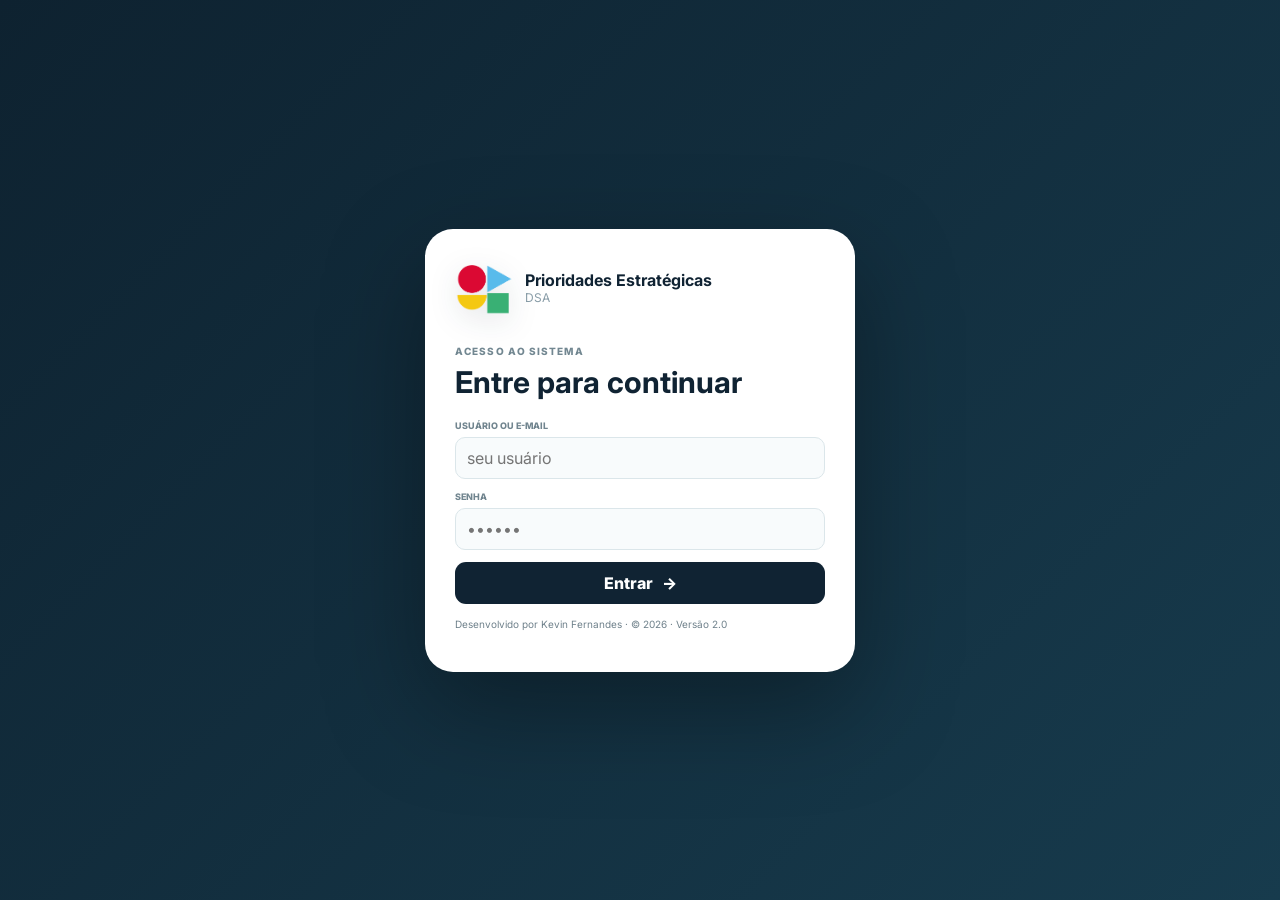
==== commit fa8f35e6: "Enhance login UI with progress indicators and version update Added login progress indicators and upd" ====
--- a/index.html
+++ b/index.html
@@ -20,7 +20,7 @@
   <link rel="preconnect" href="https://fonts.googleapis.com">
   <link rel="preconnect" href="https://fonts.gstatic.com" crossorigin>
   <link href="https://fonts.googleapis.com/css2?family=Inter:wght@400;500;600;700;800&display=swap" rel="stylesheet">
-  <link rel="stylesheet" href="./styles.css?v=1.11.0">
+  <link rel="stylesheet" href="./styles.css?v=1.11.2">
 
 </head>
 <body>
@@ -32,8 +32,17 @@
       <h1>Entre para continuar</h1>
       <label><span>Usuário ou e-mail</span><input id="loginEmail" placeholder="seu usuário"></label>
       <label><span>Senha</span><input id="loginCode" type="password" placeholder="••••••"></label>
-      <button id="loginButton" class="primary" type="button">Entrar <span aria-hidden="true">→</span></button>
-      <small>O acesso, os módulos e o território são definidos pelo perfil do usuário.</small>
+      <button id="loginButton" class="primary" type="button">Entrar <span aria-hidden="true">→</span></button><div id="loginProgressV20" class="login-progress-v20 hidden-v111" aria-live="polite">
+  <div class="login-progress-track-v20">
+    <div class="login-progress-line-v20"></div>
+    <div class="login-step-v20" data-login-step="1"><span class="login-shape-v20 shape-identidade-v20"></span><small>Identidade</small></div>
+    <div class="login-step-v20" data-login-step="2"><span class="login-shape-v20 shape-lideranca-v20"></span><small>Liderança</small></div>
+    <div class="login-step-v20" data-login-step="3"><span class="login-shape-v20 shape-geracoes-v20"></span><small>Novas Gerações</small></div>
+    <div class="login-step-v20" data-login-step="4"><span class="login-shape-v20 shape-discipulado-v20"></span><small>Discipulado</small></div>
+  </div>
+  <div class="login-progress-copy-v20"><strong id="loginProgressTitleV20">Validando acesso...</strong><span id="loginProgressTextV20">Conectando ao ambiente seguro.</span></div>
+</div>
+      <small>Desenvolvido por Kevin Fernandes · © 2026 · Versão 2.0</small>
       <div id="loginMessage" class="inline-message"></div>
     </div>
   </section>
@@ -76,7 +85,7 @@
           <span id="syncBadge" class="sync-badge"><i></i>Sincronizando</span>
           <button id="presentationButton" class="icon-action" title="Modo apresentação">⛶</button>
           <button id="installButton" class="install-action install-icon-only" type="button" title="Instalar aplicativo" aria-label="Instalar aplicativo"><span aria-hidden="true">⬇</span></button>
-          <button id="refreshButton" class="primary" title="Atualização completa com base na planilha"><span id="refreshIcon">↻</span> Atualizar Sistema</button>
+          <button id="refreshButton" class="primary refresh-icon-only-v118" title="Atualizar Sistema" aria-label="Atualizar Sistema"><span id="refreshIcon">↻</span></button>
         </div>
       </header>
 
@@ -114,9 +123,14 @@
           <article class="panel"><div class="panel-head"><div><p class="eyebrow">SEMÁFORO</p><h3>Situação por prioridade</h3></div></div><div id="trafficGrid" class="traffic-grid"></div></article>
           <article class="panel"><div class="panel-head"><div><p class="eyebrow">ALERTAS</p><h3>Pendências prioritárias</h3></div></div><div id="alertsList" class="alerts-list"></div></article>
         </div>
-        <div class="grid-2 dashboard-lower-insights">
-          <article class="panel"><div class="panel-head"><div><p class="eyebrow">EVOLUÇÃO</p><h3>Evolução mensal</h3></div></div><canvas id="evolutionChart" width="800" height="280"></canvas></article>
-          <article class="panel"><div class="panel-head"><div><p class="eyebrow">RANKING</p><h3>Igrejas</h3></div></div><div id="rankingList" class="ranking-list"></div></article>
+        <div class="dashboard-lower-insights">
+          <article class="panel ranking-panel-v118">
+            <div class="panel-head ranking-head-v118">
+              <div><p class="eyebrow">RANKING</p><h3 id="rankingTitle">Igrejas</h3></div>
+              <div class="ranking-controls-v20"><label id="rankingLevelWrap" class="ranking-level-v118 hidden-v111"><span>Visualizar por</span><select id="rankingLevel"></select></label><label class="ranking-level-v118"><span>Exibir</span><select id="rankingLimitV20"><option value="all">Todos</option><option value="5">5</option><option value="10">10</option><option value="20">20</option><option value="30">30</option><option value="40">40</option><option value="50">50</option><option value="100">100</option></select></label></div>
+            </div>
+            <div id="rankingList" class="ranking-list"></div>
+          </article>
         </div>
       </section>
 
@@ -128,7 +142,7 @@
             <img id="priorityWatermarkV8" class="priority-watermark-v81" src="assets/icone_discipulado.png" alt="" aria-hidden="true">
             <img id="priorityShapeV7" class="priority-shape-image-v8" src="assets/icone_discipulado.png" alt="Ícone da prioridade">
             <p class="eyebrow">PRIORIDADE ESTRATÉGICA</p>
-            <h2 id="priorityAreaTitle">Discipulado</h2>
+            <h2 id="priorityAreaTitle">Identidade</h2>
             <p id="priorityAreaDescription" class="priority-description-v7"></p>
             <strong id="priorityPercentV7" class="priority-percent-v7">0%</strong>
             <div class="priority-progress-v7"><i id="priorityProgressV7"></i></div>
@@ -261,18 +275,18 @@
         </article>
       </section>
 
-      <footer><span>Desenvolvido por Kevin Fernandes · © 2026 · Versão 1.11.0</span><span id="lastUpdate">Última atualização: —</span></footer>
+      <footer><span>Desenvolvido por Kevin Fernandes · © 2026 · Versão 2.0</span><span id="lastUpdate">Última atualização: —</span></footer>
     </main>
   </div>
 
-  <div id="taskModal" class="modal"><div class="modal-card"><button class="close" data-close="taskModal">×</button><h2 id="taskModalTitle">Nova tarefa</h2><input id="taskId" type="hidden"><label><span>Título</span><input id="taskTitle"></label><label><span>Prioridade</span><select id="taskArea"><option>Identidade</option><option>Liderança</option><option>Novas Gerações</option><option>Discipulado</option></select></label><label><span>Responsável</span><input id="taskOwner"></label><label><span>Prazo</span><input id="taskDue" type="date"></label><label><span>Status</span><select id="taskStatus"><option>Não iniciado</option><option>Em andamento</option><option>Concluído</option></select></label><div class="task-modal-actions"><button id="deleteTask" class="danger-action hidden">Excluir</button><button id="saveTask" class="primary">Salvar tarefa</button></div></div></div>
+  <div id="taskModal" class="modal"><div class="modal-card"><button class="close" data-close="taskModal">×</button><h2 id="taskModalTitle">Nova tarefa</h2><input id="taskId" type="hidden"><label><span>Igreja</span><select id="taskChurch"><option value="">Selecione a igreja</option></select></label><label><span>Título</span><input id="taskTitle"></label><label><span>Prioridade</span><select id="taskArea"><option>Identidade</option><option>Liderança</option><option>Novas Gerações</option><option>Discipulado</option></select></label><label><span>Responsável</span><input id="taskOwner"></label><label><span>Prazo</span><input id="taskDue" type="date"></label><label><span>Status</span><select id="taskStatus"><option>Não iniciado</option><option>Em andamento</option><option>Concluído</option></select></label><div class="task-modal-actions"><button id="deleteTask" class="danger-action hidden">Excluir</button><button id="saveTask" class="primary">Salvar tarefa</button></div></div></div>
 
   <div id="membersModal" class="modal"><div class="modal-card"><button class="close" data-close="membersModal">×</button><p class="eyebrow">CADASTRO DA IGREJA</p><h2>Quantidade manual de membros</h2><p class="modal-help" id="membersChurchName">Selecione uma igreja.</p><div class="members-form members-form-v83"><label><span>Membros frequentes</span><input id="membersFrequentInput" type="number" min="0"></label><label><span>Membros não frequentes</span><input id="membersInfrequentInput" type="number" min="0"></label><label><span>Membros a transferir</span><input id="membersTransferInput" type="number" min="0"></label><label><span>Membros a resgatar</span><input id="membersRescueInput" type="number" min="0"></label><div class="members-total-preview"><span>Total informado</span><strong id="membersTotalPreview">0</strong></div></div><button id="saveMembersButton" class="primary">Salvar cadastro</button></div></div>
   <div id="emailModal" class="modal"><div class="modal-card"><button class="close" data-close="emailModal">×</button><h2>Enviar relatório</h2><label><span>E-mail</span><input id="reportEmail" type="email"></label><button id="sendEmail" class="primary">Enviar</button></div></div>
 
   <div id="userModal" class="modal">
     <div class="modal-card user-modal-card">
-      <button class="close" data-close="userModal">×</button>
+      <button class="close user-modal-close-v118" data-close="userModal" type="button" aria-label="Fechar edição de usuário" title="Fechar">×</button>
       <p class="eyebrow">USUÁRIO E PERMISSÃO</p>
       <h2 id="userModalTitle">Novo usuário</h2>
 
@@ -296,7 +310,7 @@
         <label><span>Polo</span><select id="userPoleInput"></select></label><label><span>Distrito</span><select id="userDistrictInput"></select></label><label><span>Igreja</span><select id="userChurchInput"></select></label>
         <label><span>Login</span><input id="userLoginInput"></label>
         <label><span>Senha</span><input id="userPasswordInput" type="password" placeholder="Deixe vazia para manter a atual"></label>
-        <label><span>Foto de perfil</span><input id="userPhotoInput" type="file" accept="image/*"></label>
+        <label><span>Foto de perfil</span><input id="userPhotoInput" type="file" accept="image/*"><small id="userPhotoCurrentV20" class="user-photo-current-v20"></small></label>
         
         <div class="wide user-modules-v101"><span>Acesso aos módulos</span><div id="userModulesChecks" class="module-checks-v101"></div></div>
 
@@ -413,7 +427,7 @@
   <div id="toast" class="toast"></div>
 
   <script src="./config.js"></script>
-  <script src="./app.js?v=1.11.0"></script>
+  <script src="./app.js?v=1.11.2"></script>
 
 
 </body>
--- a/styles.css
+++ b/styles.css
@@ -512,3 +512,156 @@
  .filterbar-v111 .filter-summary{margin-left:0;width:100%;text-align:left;display:block}
  .dept-grid-v111{grid-template-columns:1fr}
 }
+
+/* v1.11 R2 — Performance Enterprise */
+.view{position:relative}.module-sync-indicator-v112{position:absolute;top:10px;right:12px;z-index:30;display:inline-flex;align-items:center;gap:7px;padding:7px 10px;border-radius:999px;background:rgba(255,255,255,.96);border:1px solid var(--border);box-shadow:0 8px 20px rgba(16,35,51,.08);color:var(--muted);font-size:10px;font-weight:800;pointer-events:none}.module-sync-indicator-v112:before{content:"";width:7px;height:7px;border:2px solid #c9d7dd;border-top-color:#00bddd;border-radius:50%;animation:spin .8s linear infinite}
+
+
+/* =========================================================
+   v1.11 R4 — Inicialização Instantânea
+   ========================================================= */
+.dashboard-skeleton-v114{
+  min-height:150px;
+  pointer-events:none;
+}
+.skeleton-line-v114{
+  height:12px;
+  border-radius:999px;
+  margin:10px 0;
+  background:linear-gradient(90deg,#e7eef1 25%,#f6f9fa 50%,#e7eef1 75%);
+  background-size:200% 100%;
+  animation:skeletonMoveV114 1.2s linear infinite;
+}
+.skeleton-line-v114.w40{width:40%}
+.skeleton-line-v114.w55{width:55%}
+.skeleton-line-v114.w70{width:70%}
+
+.dashboard-inline-loading-v114,
+.priority-inline-loading-v114{
+  padding:18px;
+  color:var(--muted);
+  font-size:12px;
+  font-weight:700;
+}
+
+@keyframes skeletonMoveV114{
+  from{background-position:200% 0}
+  to{background-position:-200% 0}
+}
+
+/* O overlay global continua existindo para ações críticas,
+   mas não é usado no bootstrap/background da R4. */
+
+
+/* =========================================================
+   v1.11 R5 — Planner, Cronograma e datas
+   ========================================================= */
+.task-card-r5{display:grid;gap:10px;padding:16px 48px 16px 18px!important}
+.task-main-r5{display:flex;align-items:center;gap:12px;flex-wrap:wrap}
+.task-priority-r5{display:inline-flex;align-items:center;gap:7px;font-size:11px;font-weight:900;text-transform:uppercase;letter-spacing:.02em;color:var(--task-color)}
+.task-priority-r5 img{width:18px;height:18px;object-fit:contain}
+.task-title-r5{font-size:15px!important;line-height:1.35;color:#102333}
+.task-title-r5 em{font-style:normal;font-weight:700;color:#607784;margin-left:5px}
+.task-info-r5{display:grid;gap:5px;font-size:12px;color:#607784}
+.task-info-r5 b{color:#334e5a;font-weight:850}
+.timeline-title-r5{display:flex;align-items:center;gap:10px;flex-wrap:wrap;margin-bottom:7px}
+.timeline-title-r5>strong{font-size:15px}
+.timeline-title-r5>em{font-style:normal;font-weight:700;color:#607784}
+.timeline-item-r5{padding:15px 18px!important}
+
+
+/* =========================================================
+   v1.11 R6 — Minha Igreja + Planner
+   ========================================================= */
+#saveChurchProfileButton.saved-state-r6{
+  background:#e6f7ef;
+  border:1px solid #b9e7d0;
+  color:#08764a;
+}
+#taskChurch{
+  width:100%;
+}
+
+
+/* =========================================================
+   v1.11.8 — Usuários, Ranking e navegação
+   ========================================================= */
+.refresh-icon-only-v118{
+  width:46px!important;min-width:46px!important;height:42px!important;padding:0!important;
+  display:inline-grid!important;place-items:center!important;border-radius:12px!important;
+}
+.refresh-icon-only-v118 #refreshIcon{font-size:19px;line-height:1}
+
+.ranking-panel-v118{width:100%}
+.ranking-head-v118{align-items:flex-end;gap:18px}
+.ranking-level-v118{margin-left:auto;min-width:170px}
+.ranking-level-v118 span{display:block;font-size:9px;font-weight:800;text-transform:uppercase;letter-spacing:.08em;color:var(--muted);margin-bottom:5px}
+.ranking-level-v118 select{min-height:38px}
+
+/* Modal de usuário sempre navegável no desktop e mobile. */
+#userModal.modal{overflow-y:auto!important;overscroll-behavior:contain;padding:18px!important;align-items:flex-start!important}
+#userModal .user-modal-card{
+  position:relative!important;
+  width:min(960px,100%)!important;
+  max-height:calc(100dvh - 36px)!important;
+  overflow-y:auto!important;
+  overflow-x:hidden!important;
+  -webkit-overflow-scrolling:touch;
+  scrollbar-gutter:stable;
+  margin:auto!important;
+  padding-bottom:30px!important;
+}
+#userModal .user-modal-close-v118{
+  position:sticky!important;top:0!important;float:right!important;z-index:80!important;
+  width:44px!important;height:44px!important;min-width:44px!important;border-radius:12px!important;
+  background:#fff!important;box-shadow:0 8px 22px rgba(16,35,51,.14)!important;
+}
+#userModal .user-modal-close-v118:hover{transform:translateY(-2px) scale(1.04);box-shadow:0 12px 28px rgba(16,35,51,.22)!important}
+body.modal-open-v118{overflow:hidden}
+
+#newUserButton,.user-action.edit,.user-action.toggle{
+  transition:transform .16s ease,box-shadow .16s ease,filter .16s ease,background .16s ease!important;
+  cursor:pointer!important;
+}
+#newUserButton:hover,.user-action.edit:hover,.user-action.toggle:hover{
+  transform:translateY(-2px);box-shadow:0 8px 18px rgba(16,35,51,.14);filter:brightness(1.02)
+}
+#newUserButton:active,.user-action.edit:active,.user-action.toggle:active{
+  transform:translateY(0) scale(.97);box-shadow:0 3px 8px rgba(16,35,51,.12)
+}
+
+@media(max-width:760px){
+  #userModal.modal{padding:8px!important}
+  #userModal .user-modal-card{max-height:calc(100dvh - 16px)!important;border-radius:24px!important;padding:22px 18px 34px!important}
+  #userModal .user-form-grid{grid-template-columns:1fr!important}
+  #userModal .user-form-grid .wide{grid-column:1!important}
+  #userModal .module-checks-v101{grid-template-columns:1fr!important}
+  #userModal .user-modal-close-v118{top:2px!important}
+  .ranking-head-v118{align-items:stretch;flex-direction:column}
+  .ranking-level-v118{margin-left:0;width:100%}
+}
+
+
+/* =========================================================
+   v1.11.8 R2 — Relatório IA
+   ========================================================= */
+#aiReportButton{
+  transition:transform .18s ease,box-shadow .18s ease,filter .18s ease,opacity .18s ease;
+}
+#aiReportButton:hover:not(:disabled){
+  transform:translateY(-2px);
+  box-shadow:0 12px 26px rgba(0,201,123,.20);
+  filter:brightness(1.03);
+}
+#aiReportButton:disabled{
+  cursor:wait;
+  opacity:.78;
+}
+.report-ai-error-r2{
+  margin:24px 0;
+  padding:18px;
+  border:1px solid #ffd2db;
+  border-radius:14px;
+  background:#fff5f7;
+  color:#9c1838;
+}
